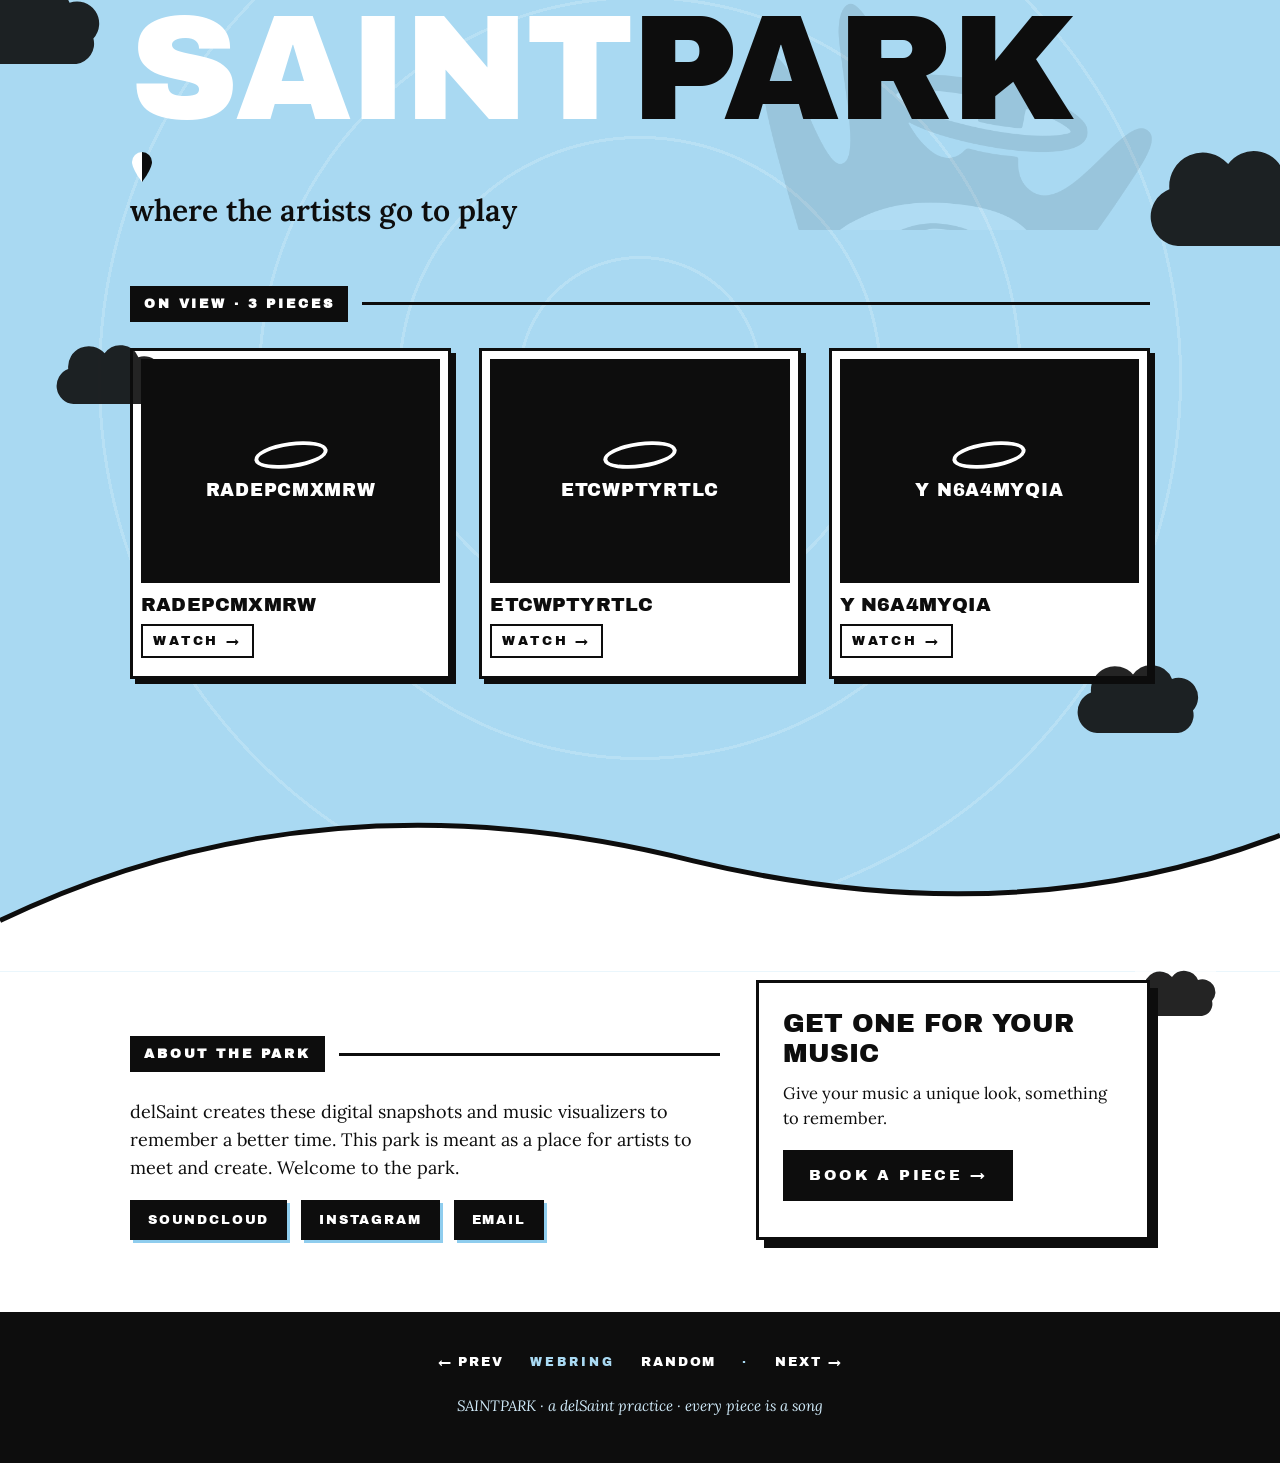
==== index.html @ ab1c1eba "Turn creature into a large faint background watermark instead of a floating element" ====
<!DOCTYPE html>
<html lang="en">
<head>
<meta charset="UTF-8">
<meta name="viewport" content="width=device-width, initial-scale=1.0">
<title>SAINTPARK — where the artists go to play</title>
<meta name="description" content="Saint Park: interactive audio-reactive 3D visualizer sites, one per song. Where the artists go to play.">
<!-- og: tags — link unfurls in chat apps. -->
<meta property="og:type" content="website">
<meta property="og:url" content="https://delsaint18.github.io/saint-park-gallery/">
<meta property="og:title" content="SAINTPARK — where the artists go to play">
<meta property="og:description" content="Interactive audio-reactive 3D visualizer sites, one per song.">
<meta property="og:image" content="https://delsaint18.github.io/saint-park-gallery/thumbs/cover.jpg">
<meta name="twitter:card" content="summary_large_image">
<link rel="preconnect" href="https://fonts.googleapis.com">
<link rel="preconnect" href="https://fonts.gstatic.com" crossorigin>
<link href="https://fonts.googleapis.com/css2?family=Archivo+Black&family=Lora:ital,wght@0,400;0,600;1,400&display=swap" rel="stylesheet">
<style>
/* ===== SAINTPARK — minimalist park: black / white / blue ============ */
:root{
  --blue:#a9d9f2;
  --blue-deep:#8fcdee;
  --black:#0d0d0d;
  --white:#ffffff;
  --sans:'Archivo Black', 'Arial Black', sans-serif;
  --serif:'Lora', Georgia, serif;
}
*{box-sizing:border-box;margin:0;padding:0}
html{background:var(--blue)}
body{
  font-family:var(--serif); font-size:18px; line-height:1.55; color:var(--black);
  background:var(--blue); min-height:100vh; overflow-x:hidden;
}
/* faint concentric circles, like the poster's ripple */
.ripple{
  position:fixed; inset:0; z-index:0; pointer-events:none;
  background-image:radial-gradient(circle at 50% 42%,
    transparent 0 119px, #ffffff2e 119px 122px,
    transparent 122px 239px, #ffffff2e 239px 242px,
    transparent 242px 379px, #ffffff2e 379px 382px,
    transparent 382px 539px, #ffffff2e 539px 542px,
    transparent 542px);
}
a{color:var(--black)}
a:focus-visible,button:focus-visible{outline:3px solid var(--black); outline-offset:3px}
.wrap{max-width:1060px; margin:0 auto; padding:0 20px; position:relative; z-index:1}

/* ===== scalloped black clouds (poster corners) — one per .wrap section, bleeding off the side edges ===== */
.cloud{position:absolute; z-index:0; pointer-events:none; fill:var(--black); opacity:.9}
.cloud.c1{top:-38px; left:-46px; width:170px; animation:drift 26s ease-in-out infinite alternate}
.cloud.c2{top:120px; right:-70px; width:210px; animation:drift 34s ease-in-out infinite alternate-reverse}
.cloud.c3{top:40px; left:-60px; width:130px; animation:drift 30s ease-in-out infinite alternate}
.cloud.c4{bottom:-30px; right:-50px; width:150px; animation:drift 22s ease-in-out infinite alternate-reverse}
.cloud.c5{top:-24px; right:-60px; width:100px; animation:drift 28s ease-in-out infinite alternate}
@keyframes drift{from{transform:translateX(0)}to{transform:translateX(26px)}}

/* ===== HERO ===== */
header{position:relative; padding:64px 0 8px; z-index:1; overflow:hidden}
.hero-text{position:relative; z-index:1}
.wordmark{
  font-family:var(--sans); font-weight:400;
  font-size:clamp(52px,13.5vw,150px); line-height:.92; letter-spacing:-.02em;
  text-transform:uppercase; word-break:keep-all;
}
.wordmark .saint{color:var(--white)}
.wordmark .park{color:var(--black)}
.halo-pin{display:block; margin:14px 2px 10px; width:20px; height:auto}
.halo-pin .l{fill:var(--white)} .halo-pin .r{fill:var(--black)}
.tagline{
  font-family:var(--serif); font-weight:600; font-size:clamp(20px,3.4vw,30px);
  line-height:1.25; max-width:14em;
}
.tagline em{font-style:italic; font-weight:400}
/* creature slot — drop creature.png (transparent) at the gallery root; hides itself if missing.
   Lives behind the hero text as a big, faint watermark rather than a floating character —
   large, low-opacity, z-index:0, so it can never compete with or overlap the title. */
.creature{
  position:absolute; z-index:0; pointer-events:none;
  right:-6%; top:-10%; width:clamp(280px,46vw,640px); height:auto;
  opacity:.09;
  animation:bob 10s ease-in-out infinite;
}
@keyframes bob{0%,100%{transform:translateY(0)}50%{transform:translateY(-14px)}}
@media(max-width:640px){.creature{width:78vw; right:-18%; top:-4%; opacity:.1}}

/* ===== SECTION LABELS — HUD tag + trailing rule ===== */
.label{
  font-family:var(--sans); font-size:13px; letter-spacing:.22em; text-transform:uppercase;
  display:flex; align-items:center; gap:14px; margin:56px 0 26px;
}
.label span{background:var(--black); color:var(--white); padding:6px 12px; border:2px solid var(--black)}
.label::after{content:""; flex:1; height:3px; background:var(--black)}

/* ===== WALL: neubrutalist cards — thick border, hard offset shadow ===== */
.wall{display:grid; grid-template-columns:1fr; gap:40px 28px; padding-bottom:24px}
@media(min-width:560px){.wall{grid-template-columns:repeat(2,1fr)}}
@media(min-width:900px){.wall{grid-template-columns:repeat(3,1fr)}}
.piece{
  display:block; text-decoration:none; color:var(--black);
  background:var(--white); border:3px solid var(--black);
  padding:8px 8px 18px; box-shadow:5px 5px 0 var(--black);
  transition:transform .15s ease, box-shadow .15s ease;
}
.piece:hover,.piece:focus-visible{
  transform:translate(-3px,-3px);
  box-shadow:9px 9px 0 var(--black);
}
.frame{
  position:relative; aspect-ratio:4/3; overflow:hidden; background:var(--black);
  border:2px solid var(--black);
}
.frame img{width:100%; height:100%; object-fit:cover; display:block}
.badge{
  position:absolute; top:8px; left:8px; z-index:2; pointer-events:none;
  font-family:var(--sans); font-size:10.5px; letter-spacing:.16em; text-transform:uppercase;
  padding:4px 9px; border:2px solid var(--black); background:var(--black); color:var(--white);
  box-shadow:3px 3px 0 var(--white);
}
.badge.video{background:var(--white); color:var(--black); box-shadow:3px 3px 0 var(--black)}
/* missing thumb: flat black tile, white halo, title */
.frame.blank{display:flex; flex-direction:column; align-items:center; justify-content:center; gap:12px; padding:16px}
.frame.blank .halo{
  width:74px; height:26px; border:4px solid var(--white); border-radius:50%;
  transform:rotate(-8deg);
}
.frame.blank .t{
  font-family:var(--sans); color:var(--white); font-size:18px; text-transform:uppercase;
  letter-spacing:.04em; text-align:center; line-height:1.15; word-break:break-word;
}
.caption{padding-top:12px}
.caption h3{
  font-family:var(--sans); font-weight:400; font-size:19px; line-height:1.1;
  text-transform:uppercase; letter-spacing:.01em;
}
.caption .by{font-style:italic; font-size:16px; margin-top:2px}
.caption .blurb{
  font-size:15.5px; margin-top:6px; color:#1c1c1c;
  display:-webkit-box; -webkit-line-clamp:2; -webkit-box-orient:vertical; overflow:hidden;
}
.caption .go{
  display:inline-block; margin-top:8px; font-family:var(--sans); font-size:13px;
  letter-spacing:.22em; text-transform:uppercase; border:2px solid var(--black);
  padding:5px 10px;
}
.piece:hover .go,.piece:focus-visible .go{background:var(--black); color:var(--white)}
.caption .meta{font-size:13.5px; margin-top:6px; letter-spacing:.14em; text-transform:uppercase; font-family:var(--serif)}
.caption .meta .star{font-style:normal}
.notice{
  grid-column:1/-1; text-align:center; padding:56px 20px;
  border:3px dashed var(--black); font-style:italic; font-size:19px;
  box-shadow:6px 6px 0 var(--black);
}

/* ===== THE HILL: white rolling hill holds About + Commission ===== */
.hill{
  position:relative; margin-top:64px; z-index:1;
}
.hill .crest{
  display:block; width:100%; height:clamp(90px,16vw,210px);
}
.hill .crest .fill{fill:var(--white)}
.hill .crest .line{fill:none; stroke:var(--black); stroke-width:5; vector-effect:non-scaling-stroke}
.hill-body{background:var(--white); padding:8px 0 72px}
.hill-body .label::after{background:var(--black)}
.about-grid{display:grid; gap:36px; grid-template-columns:1fr}
@media(min-width:760px){.about-grid{grid-template-columns:1.2fr .8fr}}
.about p{max-width:58ch; margin-bottom:14px}
.links{display:flex; flex-wrap:wrap; gap:12px 14px; margin-top:18px}
.links a{
  font-family:var(--sans); font-size:13px; letter-spacing:.14em; text-transform:uppercase;
  text-decoration:none; color:var(--white); background:var(--black); border:2px solid var(--black);
  padding:8px 16px; box-shadow:3px 3px 0 var(--blue-deep);
  transition:transform .15s ease, box-shadow .15s ease;
}
.links a:hover{
  background:var(--blue); color:var(--black);
  transform:translate(-2px,-2px); box-shadow:5px 5px 0 var(--black);
}
.commission{
  border:3px solid var(--black); padding:26px 24px 30px; position:relative; background:var(--white);
  box-shadow:8px 8px 0 var(--black);
}
.commission h2{
  font-family:var(--sans); font-weight:400; font-size:clamp(20px,3vw,26px);
  text-transform:uppercase; line-height:1.15; margin-bottom:12px;
}
.commission p{font-size:16.5px; margin-bottom:18px}
.btn{
  display:inline-block; font-family:var(--sans); font-size:15px; letter-spacing:.16em;
  text-transform:uppercase; text-decoration:none; color:var(--white); background:var(--black);
  padding:14px 26px; transition:transform .15s ease, box-shadow .15s ease;
}
.btn:hover{transform:translate(-3px,-3px); box-shadow:6px 6px 0 var(--blue-deep)}

/* ===== FOOTER: black strip ===== */
footer{background:var(--black); color:var(--white); padding:34px 0 46px; position:relative; z-index:1}
footer .wrap{display:flex; flex-direction:column; gap:16px; align-items:center; text-align:center}
.webring{display:flex; gap:2px; align-items:center; flex-wrap:wrap; justify-content:center}
.webring .tag{
  font-family:var(--sans); font-size:12px; letter-spacing:.26em; text-transform:uppercase;
  padding:0 12px; color:var(--blue);
}
.webring a{
  color:var(--white); text-decoration:none; font-family:var(--sans); font-size:13px;
  letter-spacing:.14em; text-transform:uppercase; padding:6px 12px;
}
.webring a:hover{background:var(--white); color:var(--black)}
.fine{font-style:italic; font-size:15px; color:#cfe9f8}

/* ===== reduced motion ===== */
@media (prefers-reduced-motion: reduce){
  *,*::before,*::after{animation:none !important; transition:none !important}
  .piece:hover .frame{transform:none}
  .btn:hover{transform:none}
}
</style>
</head>
<body>

<div class="ripple" aria-hidden="true"></div>

<!-- scalloped clouds -->
<svg class="cloud c1" viewBox="0 0 100 60" aria-hidden="true"><path d="M18 60a14 14 0 0 1-4-27 16 16 0 0 1 28-12 15 15 0 0 1 26 3 13 13 0 0 1 14 21 12 12 0 0 1-10 15z"/></svg>
<svg class="cloud c2" viewBox="0 0 100 60" aria-hidden="true"><path d="M18 60a14 14 0 0 1-4-27 16 16 0 0 1 28-12 15 15 0 0 1 26 3 13 13 0 0 1 14 21 12 12 0 0 1-10 15z"/></svg>

<header class="wrap">
  <div class="hero-text">
    <h1 class="wordmark"><span class="saint">SAINT</span><span class="park">PARK</span></h1>
    <svg class="halo-pin" viewBox="0 0 20 30" aria-hidden="true">
      <path class="l" d="M10 0A10 10 0 0 0 0 10c0 7 10 20 10 20z"/>
      <path class="r" d="M10 0a10 10 0 0 1 10 10c0 7-10 20-10 20z"/>
    </svg>
    <p class="tagline" id="tagline">where the artists <em>go to play.</em></p>
  </div>
  <!-- drop your transparent creature.png next to index.html; this hides itself if the file is missing -->
  <img class="creature" src="creature.png" alt="" hidden
       onload="this.hidden=false" onerror="this.remove()">
</header>

<main class="wrap">
  <svg class="cloud c3" viewBox="0 0 100 60" aria-hidden="true"><path d="M18 60a14 14 0 0 1-4-27 16 16 0 0 1 28-12 15 15 0 0 1 26 3 13 13 0 0 1 14 21 12 12 0 0 1-10 15z"/></svg>
  <svg class="cloud c4" viewBox="0 0 100 60" aria-hidden="true"><path d="M18 60a14 14 0 0 1-4-27 16 16 0 0 1 28-12 15 15 0 0 1 26 3 13 13 0 0 1 14 21 12 12 0 0 1-10 15z"/></svg>
  <h2 class="label"><span id="wall-label">On view</span></h2>
  <div class="wall" id="wall" role="list">
    <div class="notice" id="wall-notice">opening the gates…</div>
  </div>
</main>

<div class="hill">
  <svg class="crest" viewBox="0 0 1440 120" preserveAspectRatio="none" aria-hidden="true">
    <path class="fill" d="M0 120 L0 90 Q 360 0 780 55 Q 1140 100 1440 40 L1440 120 Z"/>
    <path class="line" d="M0 90 Q 360 0 780 55 Q 1140 100 1440 40"/>
  </svg>
  <div class="hill-body">
    <div class="wrap">
      <svg class="cloud c5" viewBox="0 0 100 60" aria-hidden="true"><path d="M18 60a14 14 0 0 1-4-27 16 16 0 0 1 28-12 15 15 0 0 1 26 3 13 13 0 0 1 14 21 12 12 0 0 1-10 15z"/></svg>
      <div class="about-grid">
        <section class="about" id="about">
          <h2 class="label"><span>About the park</span></h2>
          <p id="bio">Saint Park builds interactive, audio-reactive 3D visualizer sites —
            one hand-made world per song. Click a piece. Turn your sound on.</p>
          <nav class="links" id="links" aria-label="Social links"></nav>
        </section>
        <section class="commission">
          <h2>Get one for your music</h2>
          <p id="pitch">Every piece in this park is a commission: a self-contained 3D world
            that reacts to one song, lives at its own link, and drops straight into your bio.
            If you want your track in the park, write in.</p>
          <a class="btn" id="booking" href="mailto:PLACEHOLDER@example.com?subject=Saint%20Park%20commission">Book a piece →</a>
        </section>
      </div>
    </div>
  </div>
</div>

<footer>
  <div class="wrap">
    <nav class="webring" id="webring" aria-label="Webring navigation" hidden>
      <a id="ring-prev" href="#" rel="prev">← prev</a>
      <span class="tag">webring</span>
      <a id="ring-rand" href="#">random</a>
      <span class="tag">·</span>
      <a id="ring-next" href="#" rel="next">next →</a>
    </nav>
    <p class="fine" id="footer-line">SAINTPARK · a delSaint practice · every piece is a song</p>
  </div>
</footer>

<script>
(function(){
"use strict";

/* -------- helpers -------- */
function el(tag, cls, text){
  var n = document.createElement(tag);
  if (cls) n.className = cls;
  if (text != null) n.textContent = text;   // textContent only: manifest data is never parsed as HTML
  return n;
}
function slugToTitle(slug){
  return String(slug).replace(/[-_]+/g," ").replace(/\b\w/g, function(c){return c.toUpperCase();});
}
function loadJSON(path){
  return fetch(path, {cache:"no-store"})
    .then(function(r){ return r.ok ? r.json() : null; })
    .catch(function(){ return null; });
}

/* -------- card builders -------- */
function youtubeId(url){
  if (!url) return null;
  var m = String(url).match(/(?:youtu\.be\/|youtube\.com\/(?:watch\?v=|shorts\/|embed\/))([A-Za-z0-9_-]{6,})/);
  return m ? m[1] : null;
}
function watchHref(piece, vid){
  var params = [];
  if (vid) params.push("v=" + encodeURIComponent(vid));
  else if (piece.url) params.push("u=" + encodeURIComponent(piece.url));
  if (piece.title)  params.push("t=" + encodeURIComponent(piece.title));
  if (piece.artist) params.push("a=" + encodeURIComponent(piece.artist));
  if (piece.blurb)  params.push("b=" + encodeURIComponent(piece.blurb));
  if (piece.year)   params.push("y=" + encodeURIComponent(piece.year));
  return "watch.html" + (params.length ? "?" + params.join("&") : "");
}
function buildCard(piece){
  var isVideo = piece.type === "video";
  var vid = isVideo ? youtubeId(piece.url) : null;
  var a = el("a","piece");
  if (isVideo){
    a.href = watchHref(piece, vid);
  } else {
    a.href = "./" + encodeURIComponent(piece.slug) + "/";
  }
  a.setAttribute("role","listitem");
  a.setAttribute("aria-label", piece.title + (piece.artist ? " by " + piece.artist : "") + (isVideo ? " — watch" : " — enter"));

  var frame = el("div","frame");
  var thumbSrc = piece.thumb;
  if (!thumbSrc && isVideo && vid){
    thumbSrc = "https://img.youtube.com/vi/" + vid + "/hqdefault.jpg";
  }
  if (thumbSrc){
    var img = document.createElement("img");
    img.src = thumbSrc;
    img.alt = "";                 // decorative; card has aria-label
    img.loading = "lazy";
    img.decoding = "async";
    img.addEventListener("error", function(){ makeBlank(frame, piece); });
    frame.appendChild(img);
  } else {
    makeBlank(frame, piece);
  }
  frame.appendChild(el("span","badge" + (isVideo ? " video" : ""), isVideo ? "MP4" : "HTML"));
  a.appendChild(frame);

  var cap = el("div","caption");
  cap.appendChild(el("h3", null, piece.title));
  if (piece.artist) cap.appendChild(el("p","by","by " + piece.artist));
  if (piece.blurb)  cap.appendChild(el("p","blurb", piece.blurb));
  var meta = el("p","meta");
  if (piece.pinned) meta.appendChild(el("span","star","★ featured  "));
  if (piece.year)   meta.appendChild(el("span",null,String(piece.year)));
  if (meta.childNodes.length) cap.appendChild(meta);
  cap.appendChild(el("span","go", isVideo ? "watch →" : "enter →"));
  a.appendChild(cap);
  return a;
}
function makeBlank(frame, piece){
  frame.innerHTML = "";
  frame.classList.add("blank");
  frame.appendChild(el("span","halo"));
  frame.appendChild(el("span","t", piece.title));
}

/* -------- merge ring.json + manifest.json -------- */
function mergePieces(ring, manifest){
  var bySlug = {};
  var order = [];
  var ringSlugs = (ring && Array.isArray(ring.sites)) ? ring.sites : [];
  ringSlugs.forEach(function(slug){
    if (!slug || bySlug[slug]) return;
    bySlug[slug] = { slug:slug, title:slugToTitle(slug) };
    order.push(slug);
  });
  var mPieces = (manifest && Array.isArray(manifest.pieces)) ? manifest.pieces : [];
  mPieces.forEach(function(p){
    if (!p || !p.slug) return;
    if (!bySlug[p.slug]){ bySlug[p.slug] = { slug:p.slug, title:slugToTitle(p.slug) }; order.push(p.slug); }
    var t = bySlug[p.slug];
    if (p.title)  t.title  = p.title;
    if (p.artist) t.artist = p.artist;
    if (p.blurb)  t.blurb  = p.blurb;
    if (p.thumb)  t.thumb  = p.thumb;
    if (p.year)   t.year   = p.year;
    if (p.pinned) t.pinned = true;
    if (p.type)   t.type   = p.type;
    if (p.url)    t.url    = p.url;
  });
  return order.map(function(s){ return bySlug[s]; });
}
function sortPinned(pieces){
  // stable: pinned first, original order preserved within each group
  return pieces.filter(function(p){return p.pinned;})
        .concat(pieces.filter(function(p){return !p.pinned;}));
}

/* -------- videos.txt: one YouTube link per line, title/artist auto-fetched -------- */
function loadText(path){
  return fetch(path, {cache:"no-store"})
    .then(function(r){ return r.ok ? r.text() : ""; })
    .catch(function(){ return ""; });
}
function parseVideoLines(text){
  var lines = String(text || "").split(/\r?\n/)
    .map(function(l){ return l.trim(); })
    .filter(function(l){ return l && l[0] !== "#"; });
  var jobs = lines.map(function(line){
    var parts = line.split("|").map(function(s){ return s.trim(); });
    var url = parts[0];
    var id = youtubeId(url);
    var piece = {
      slug: "yt-" + (id || Math.random().toString(36).slice(2)),
      type: "video",
      url: url,
      title: parts[1] || "",
      blurb: parts[2] || undefined,
      year: parts[3] ? Number(parts[3]) : undefined,
      pinned: (parts[4] || "").toLowerCase() === "pinned" || undefined,
      thumb: id ? ("https://img.youtube.com/vi/" + id + "/hqdefault.jpg") : undefined
    };
    if (piece.title) return Promise.resolve(piece);
    // no title override — ask YouTube's oEmbed endpoint for title + channel name
    return fetch("https://www.youtube.com/oembed?format=json&url=" + encodeURIComponent(url))
      .then(function(r){ return r.ok ? r.json() : null; })
      .then(function(meta){
        piece.title = (meta && meta.title) || slugToTitle(id || "video");
        if (meta && meta.author_name) piece.artist = meta.author_name;
        return piece;
      })
      .catch(function(){
        piece.title = slugToTitle(id || "video");
        return piece;
      });
  });
  return Promise.all(jobs);
}

/* -------- webring footer -------- */
function initWebring(ring){
  var slugs = (ring && Array.isArray(ring.sites)) ? ring.sites : [];
  if (!slugs.length) return;
  var nav = document.getElementById("webring");
  document.getElementById("ring-prev").href = "./" + encodeURIComponent(slugs[slugs.length-1]) + "/";
  document.getElementById("ring-next").href = "./" + encodeURIComponent(slugs[0]) + "/";
  var rand = document.getElementById("ring-rand");
  rand.href = "./" + encodeURIComponent(slugs[0]) + "/";
  rand.addEventListener("click", function(e){
    e.preventDefault();
    var pick = slugs[Math.floor(Math.random()*slugs.length)];
    window.location.href = "./" + encodeURIComponent(pick) + "/";
  });
  nav.hidden = false;
}

/* -------- fill header / about / commission from manifest -------- */
function applyManifest(m){
  if (!m) return;
  if (m.tagline) document.getElementById("tagline").textContent = m.tagline;
  if (m.bio)     document.getElementById("bio").textContent = m.bio;
  if (m.pitch)   document.getElementById("pitch").textContent = m.pitch;
  if (m.artist)  document.getElementById("footer-line").textContent =
                   "SAINTPARK · a " + m.artist + " practice · every piece is a song";
  if (m.email){
    var b = document.getElementById("booking");
    b.href = "mailto:" + m.email + "?subject=" + encodeURIComponent("Saint Park commission");
  }
  var linksNav = document.getElementById("links");
  (Array.isArray(m.links) ? m.links : []).forEach(function(l){
    if (!l || !l.url || !l.label) return;
    var a = el("a", null, l.label);
    a.href = l.url;
    a.rel = "me noopener";
    a.target = "_blank";
    linksNav.appendChild(a);
  });
}

/* -------- boot -------- */
Promise.all([loadJSON("ring.json"), loadJSON("manifest.json"), loadText("videos.txt")]).then(function(res){
  var ring = res[0], manifest = res[1], videosTxt = res[2];
  applyManifest(manifest);
  initWebring(ring);

  var wall = document.getElementById("wall");
  var notice = document.getElementById("wall-notice");

  parseVideoLines(videosTxt).then(function(videoPieces){
  var pieces = sortPinned(mergePieces(ring, manifest).concat(videoPieces));

  if (!pieces.length){
    notice.textContent = (location.protocol === "file:")
      ? "The park needs a web server to open — serve this folder over http (any static host works)."
      : "Nothing on view yet — add slugs to ring.json (and metadata to manifest.json), then reload.";
    return;
  }
  notice.remove();
  var frag = document.createDocumentFragment();
  pieces.forEach(function(p){ frag.appendChild(buildCard(p)); });
  wall.appendChild(frag);
  document.getElementById("wall-label").textContent =
    "On view · " + pieces.length + (pieces.length === 1 ? " piece" : " pieces");
  }); // parseVideoLines
});
})();
</script>
</body>
</html>
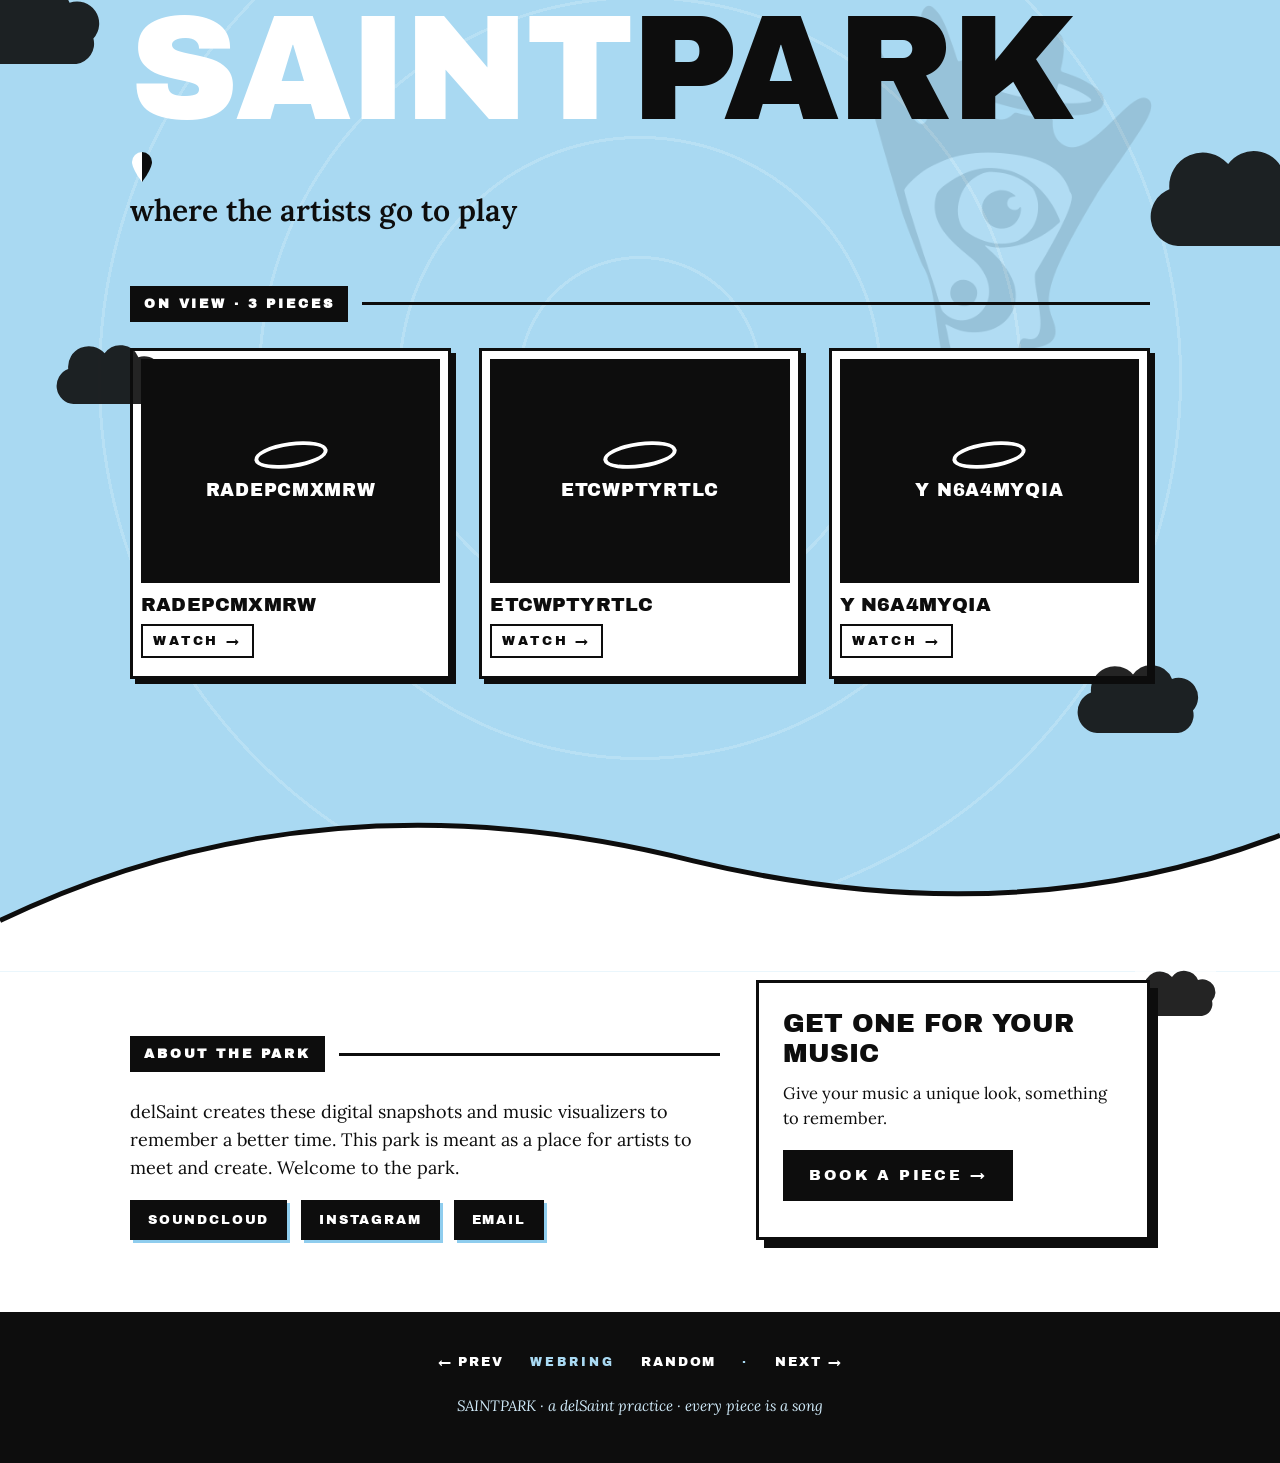
==== commit 890f7bf2: "Stop clipping the watermark creature; scale it down slightly" ====
--- a/index.html
+++ b/index.html
@@ -55,7 +55,7 @@
 @keyframes drift{from{transform:translateX(0)}to{transform:translateX(26px)}}
 
 /* ===== HERO ===== */
-header{position:relative; padding:64px 0 8px; z-index:1; overflow:hidden}
+header{position:relative; padding:64px 0 8px; z-index:1}
 .hero-text{position:relative; z-index:1}
 .wordmark{
   font-family:var(--sans); font-weight:400;
@@ -76,12 +76,12 @@
    large, low-opacity, z-index:0, so it can never compete with or overlap the title. */
 .creature{
   position:absolute; z-index:0; pointer-events:none;
-  right:-6%; top:-10%; width:clamp(280px,46vw,640px); height:auto;
-  opacity:.09;
+  right:-4%; top:-6%; width:clamp(220px,34vw,480px); height:auto;
+  opacity:.1;
   animation:bob 10s ease-in-out infinite;
 }
 @keyframes bob{0%,100%{transform:translateY(0)}50%{transform:translateY(-14px)}}
-@media(max-width:640px){.creature{width:78vw; right:-18%; top:-4%; opacity:.1}}
+@media(max-width:640px){.creature{width:70vw; right:-14%; top:-2%; opacity:.11}}
 
 /* ===== SECTION LABELS — HUD tag + trailing rule ===== */
 .label{
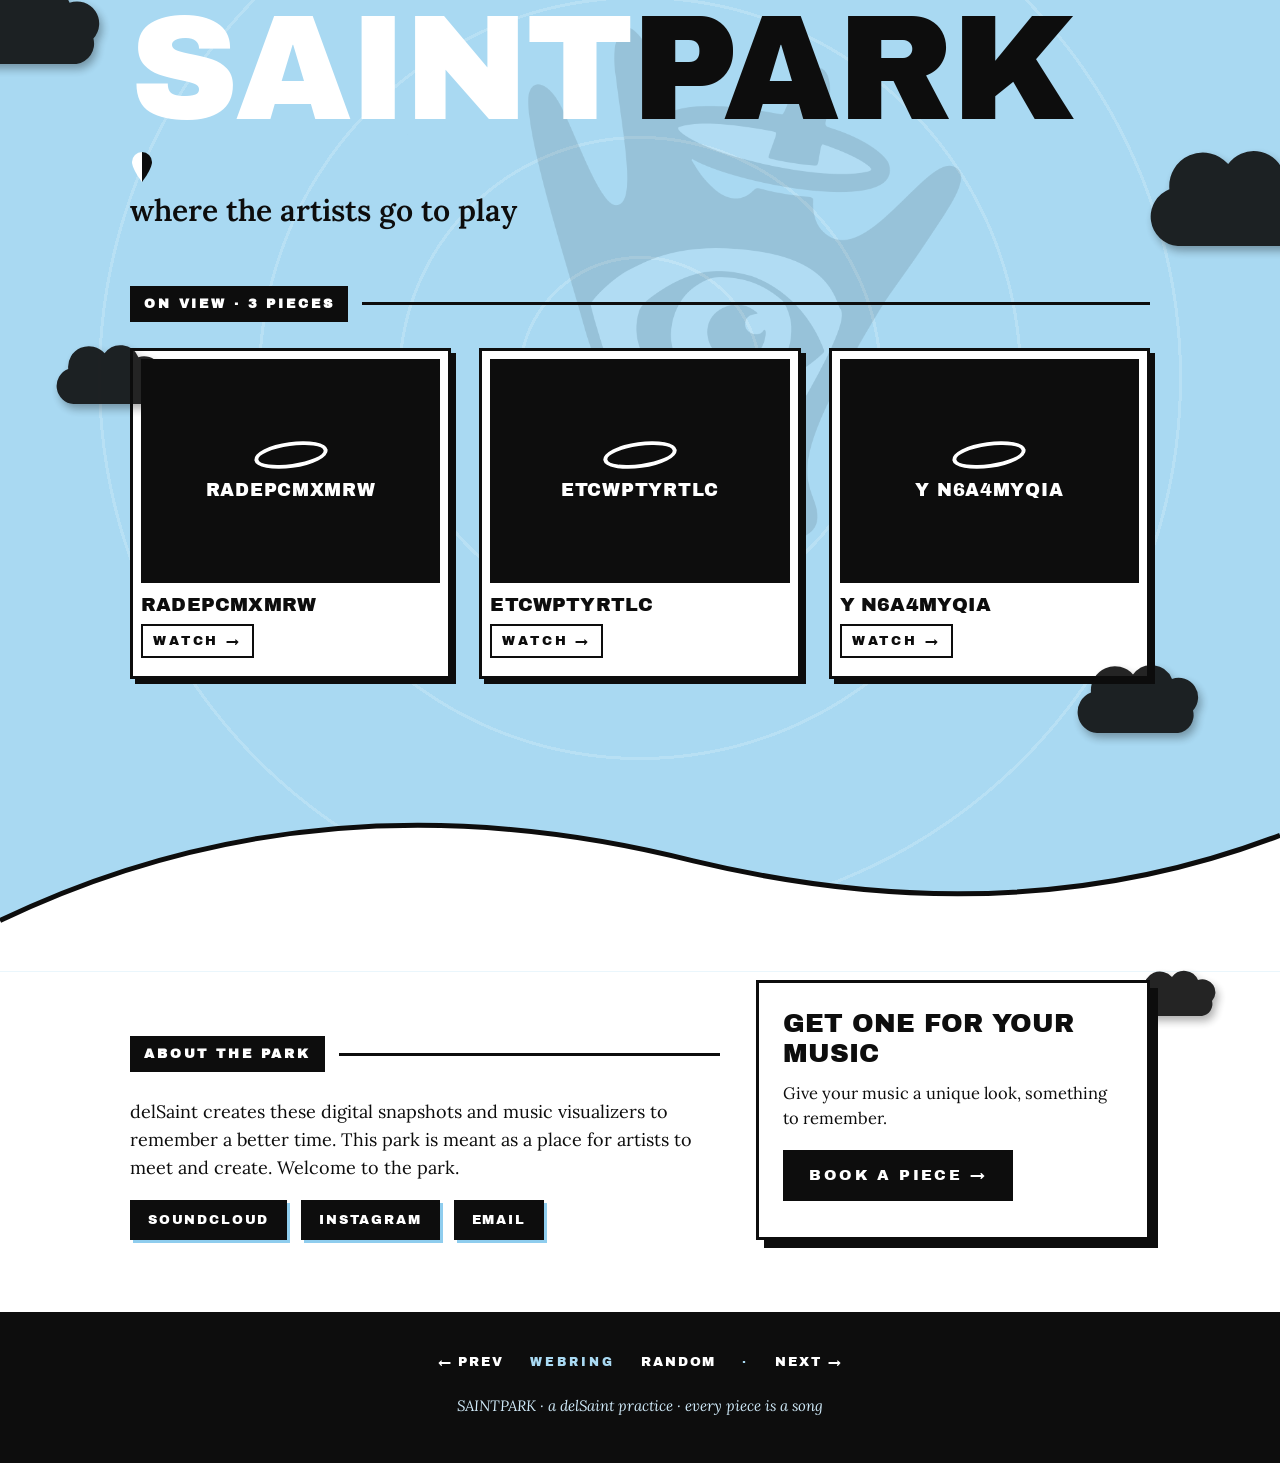
==== commit edc4e699: "Add drop shadows to clouds; enlarge and reposition mascot watermark" ====
--- a/index.html
+++ b/index.html
@@ -46,7 +46,10 @@
 .wrap{max-width:1060px; margin:0 auto; padding:0 20px; position:relative; z-index:1}
 
 /* ===== scalloped black clouds (poster corners) — one per .wrap section, bleeding off the side edges ===== */
-.cloud{position:absolute; z-index:0; pointer-events:none; fill:var(--black); opacity:.9}
+.cloud{
+  position:absolute; z-index:0; pointer-events:none; fill:var(--black); opacity:.9;
+  filter:drop-shadow(3px 5px 4px rgba(0,0,0,.35));
+}
 .cloud.c1{top:-38px; left:-46px; width:170px; animation:drift 26s ease-in-out infinite alternate}
 .cloud.c2{top:120px; right:-70px; width:210px; animation:drift 34s ease-in-out infinite alternate-reverse}
 .cloud.c3{top:40px; left:-60px; width:130px; animation:drift 30s ease-in-out infinite alternate}
@@ -76,12 +79,12 @@
    large, low-opacity, z-index:0, so it can never compete with or overlap the title. */
 .creature{
   position:absolute; z-index:0; pointer-events:none;
-  right:-4%; top:-6%; width:clamp(220px,34vw,480px); height:auto;
+  right:calc(-4% + 160px); top:-1%; width:clamp(330px,51vw,720px); height:auto;
   opacity:.1;
   animation:bob 10s ease-in-out infinite;
 }
 @keyframes bob{0%,100%{transform:translateY(0)}50%{transform:translateY(-14px)}}
-@media(max-width:640px){.creature{width:70vw; right:-14%; top:-2%; opacity:.11}}
+@media(max-width:640px){.creature{width:85vw; right:-4%; top:2%; opacity:.11}}
 
 /* ===== SECTION LABELS — HUD tag + trailing rule ===== */
 .label{
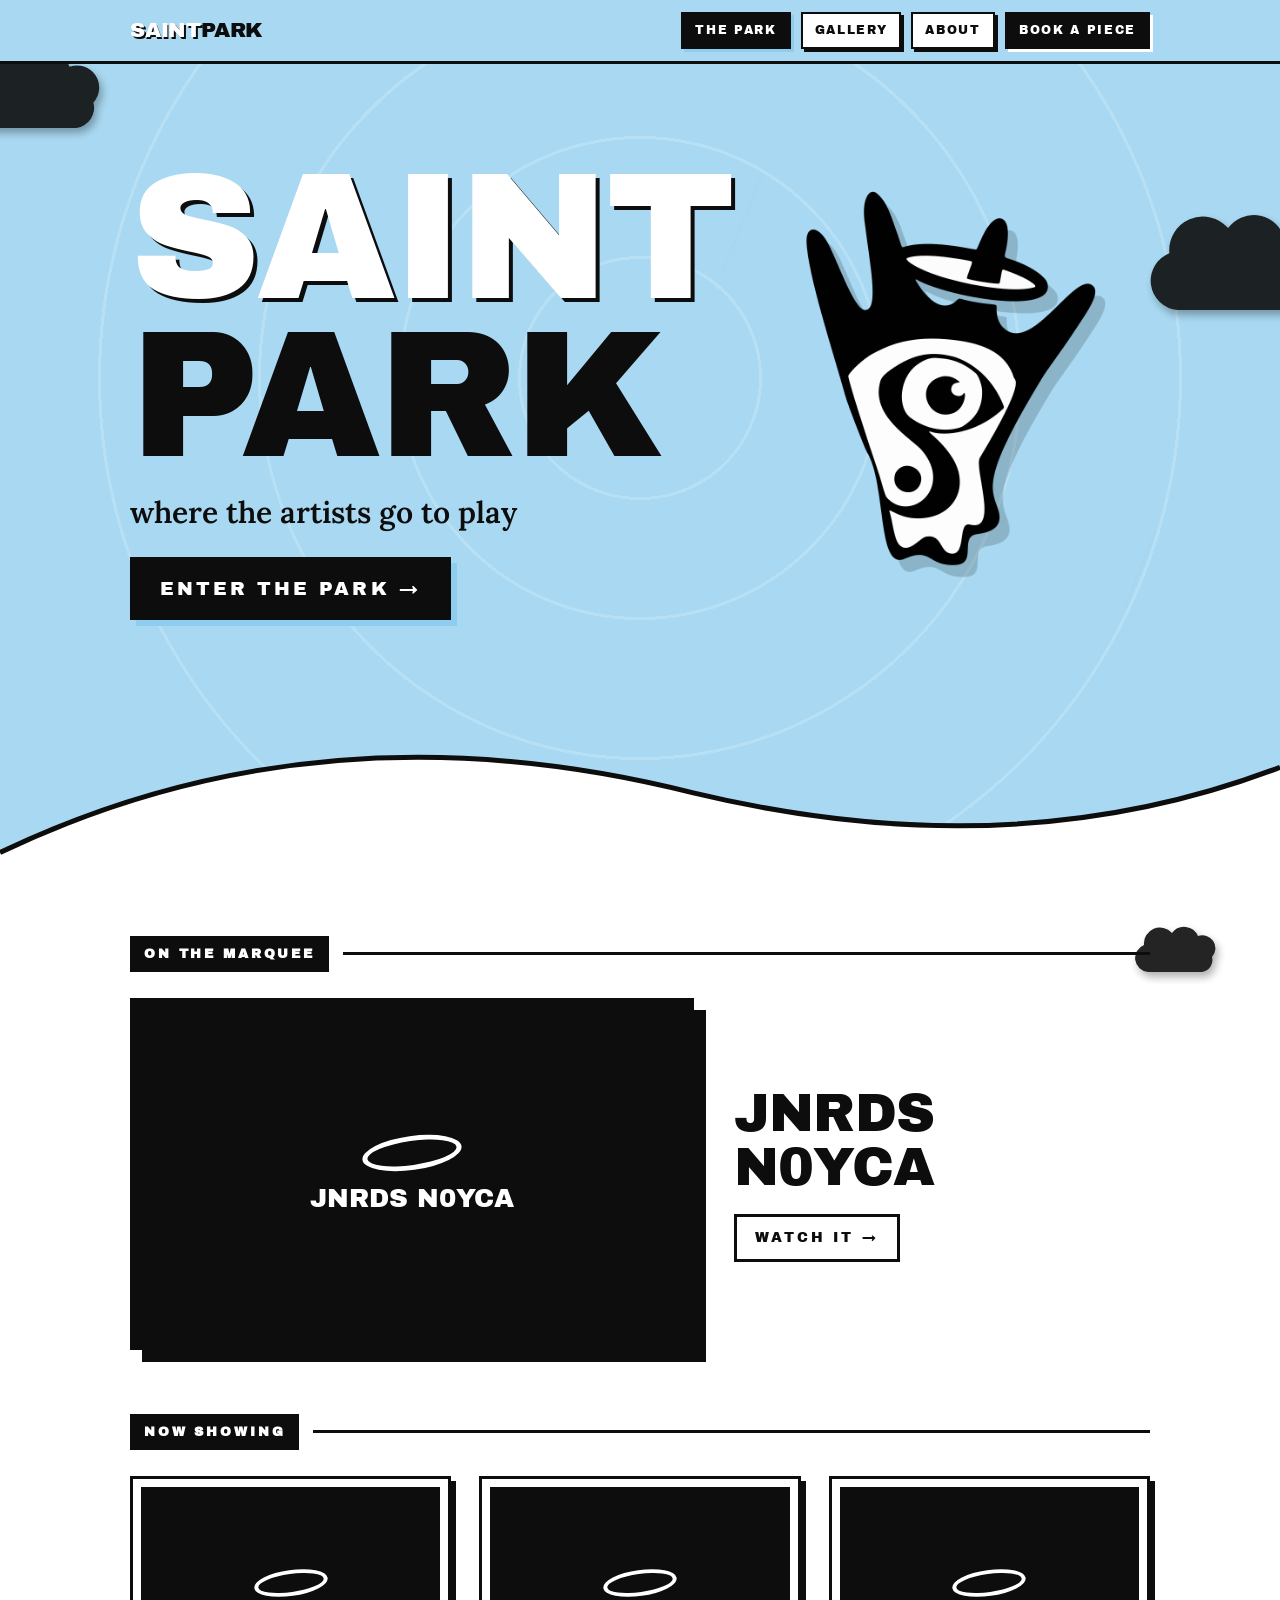
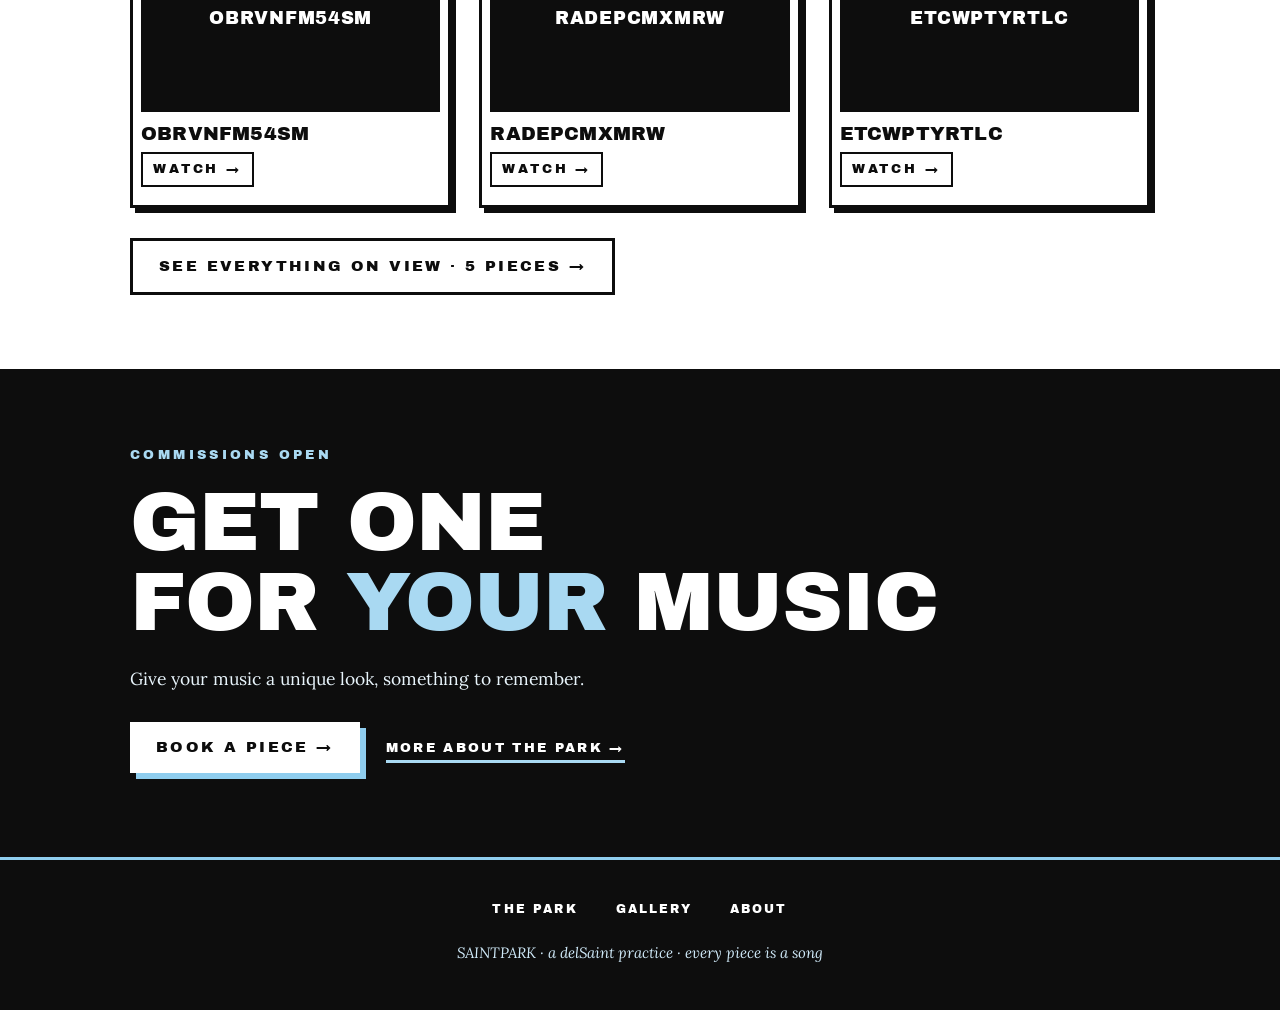
==== commit fef3b09e: "New poster landing page: full-screen gates hero with creature, marquee headliner, black commission b" ====
--- a/index.html
+++ b/index.html
@@ -7,277 +7,94 @@
 <meta name="description" content="Saint Park: interactive audio-reactive 3D visualizer sites, one per song. Where the artists go to play.">
 <!-- og: tags — link unfurls in chat apps. -->
 <meta property="og:type" content="website">
-<meta property="og:url" content="https://delsaint18.github.io/saint-park-gallery/">
+<meta property="og:url" content="https://delsaint18.github.io/">
 <meta property="og:title" content="SAINTPARK — where the artists go to play">
 <meta property="og:description" content="Interactive audio-reactive 3D visualizer sites, one per song.">
-<meta property="og:image" content="https://delsaint18.github.io/saint-park-gallery/thumbs/cover.jpg">
+<meta property="og:image" content="https://delsaint18.github.io/thumbs/cover.jpg">
 <meta name="twitter:card" content="summary_large_image">
 <link rel="preconnect" href="https://fonts.googleapis.com">
 <link rel="preconnect" href="https://fonts.gstatic.com" crossorigin>
 <link href="https://fonts.googleapis.com/css2?family=Archivo+Black&family=Lora:ital,wght@0,400;0,600;1,400&display=swap" rel="stylesheet">
-<style>
-/* ===== SAINTPARK — minimalist park: black / white / blue ============ */
-:root{
-  --blue:#a9d9f2;
-  --blue-deep:#8fcdee;
-  --black:#0d0d0d;
-  --white:#ffffff;
-  --sans:'Archivo Black', 'Arial Black', sans-serif;
-  --serif:'Lora', Georgia, serif;
-}
-*{box-sizing:border-box;margin:0;padding:0}
-html{background:var(--blue)}
-body{
-  font-family:var(--serif); font-size:18px; line-height:1.55; color:var(--black);
-  background:var(--blue); min-height:100vh; overflow-x:hidden;
-}
-/* faint concentric circles, like the poster's ripple */
-.ripple{
-  position:fixed; inset:0; z-index:0; pointer-events:none;
-  background-image:radial-gradient(circle at 50% 42%,
-    transparent 0 119px, #ffffff2e 119px 122px,
-    transparent 122px 239px, #ffffff2e 239px 242px,
-    transparent 242px 379px, #ffffff2e 379px 382px,
-    transparent 382px 539px, #ffffff2e 539px 542px,
-    transparent 542px);
-}
-a{color:var(--black)}
-a:focus-visible,button:focus-visible{outline:3px solid var(--black); outline-offset:3px}
-.wrap{max-width:1060px; margin:0 auto; padding:0 20px; position:relative; z-index:1}
-
-/* ===== scalloped black clouds (poster corners) — one per .wrap section, bleeding off the side edges ===== */
-.cloud{
-  position:absolute; z-index:0; pointer-events:none; fill:var(--black); opacity:.9;
-  filter:drop-shadow(3px 5px 4px rgba(0,0,0,.35));
-}
-.cloud.c1{top:-38px; left:-46px; width:170px; animation:drift 26s ease-in-out infinite alternate}
-.cloud.c2{top:120px; right:-70px; width:210px; animation:drift 34s ease-in-out infinite alternate-reverse}
-.cloud.c3{top:40px; left:-60px; width:130px; animation:drift 30s ease-in-out infinite alternate}
-.cloud.c4{bottom:-30px; right:-50px; width:150px; animation:drift 22s ease-in-out infinite alternate-reverse}
-.cloud.c5{top:-24px; right:-60px; width:100px; animation:drift 28s ease-in-out infinite alternate}
-@keyframes drift{from{transform:translateX(0)}to{transform:translateX(26px)}}
-
-/* ===== HERO ===== */
-header{position:relative; padding:64px 0 8px; z-index:1}
-.hero-text{position:relative; z-index:1}
-.wordmark{
-  font-family:var(--sans); font-weight:400;
-  font-size:clamp(52px,13.5vw,150px); line-height:.92; letter-spacing:-.02em;
-  text-transform:uppercase; word-break:keep-all;
-}
-.wordmark .saint{color:var(--white)}
-.wordmark .park{color:var(--black)}
-.halo-pin{display:block; margin:14px 2px 10px; width:20px; height:auto}
-.halo-pin .l{fill:var(--white)} .halo-pin .r{fill:var(--black)}
-.tagline{
-  font-family:var(--serif); font-weight:600; font-size:clamp(20px,3.4vw,30px);
-  line-height:1.25; max-width:14em;
-}
-.tagline em{font-style:italic; font-weight:400}
-/* creature slot — drop creature.png (transparent) at the gallery root; hides itself if missing.
-   Lives behind the hero text as a big, faint watermark rather than a floating character —
-   large, low-opacity, z-index:0, so it can never compete with or overlap the title. */
-.creature{
-  position:absolute; z-index:0; pointer-events:none;
-  right:calc(-4% + 160px); top:-1%; width:clamp(330px,51vw,720px); height:auto;
-  opacity:.1;
-  animation:bob 10s ease-in-out infinite;
-}
-@keyframes bob{0%,100%{transform:translateY(0)}50%{transform:translateY(-14px)}}
-@media(max-width:640px){.creature{width:85vw; right:-4%; top:2%; opacity:.11}}
-
-/* ===== SECTION LABELS — HUD tag + trailing rule ===== */
-.label{
-  font-family:var(--sans); font-size:13px; letter-spacing:.22em; text-transform:uppercase;
-  display:flex; align-items:center; gap:14px; margin:56px 0 26px;
-}
-.label span{background:var(--black); color:var(--white); padding:6px 12px; border:2px solid var(--black)}
-.label::after{content:""; flex:1; height:3px; background:var(--black)}
-
-/* ===== WALL: neubrutalist cards — thick border, hard offset shadow ===== */
-.wall{display:grid; grid-template-columns:1fr; gap:40px 28px; padding-bottom:24px}
-@media(min-width:560px){.wall{grid-template-columns:repeat(2,1fr)}}
-@media(min-width:900px){.wall{grid-template-columns:repeat(3,1fr)}}
-.piece{
-  display:block; text-decoration:none; color:var(--black);
-  background:var(--white); border:3px solid var(--black);
-  padding:8px 8px 18px; box-shadow:5px 5px 0 var(--black);
-  transition:transform .15s ease, box-shadow .15s ease;
-}
-.piece:hover,.piece:focus-visible{
-  transform:translate(-3px,-3px);
-  box-shadow:9px 9px 0 var(--black);
-}
-.frame{
-  position:relative; aspect-ratio:4/3; overflow:hidden; background:var(--black);
-  border:2px solid var(--black);
-}
-.frame img{width:100%; height:100%; object-fit:cover; display:block}
-.badge{
-  position:absolute; top:8px; left:8px; z-index:2; pointer-events:none;
-  font-family:var(--sans); font-size:10.5px; letter-spacing:.16em; text-transform:uppercase;
-  padding:4px 9px; border:2px solid var(--black); background:var(--black); color:var(--white);
-  box-shadow:3px 3px 0 var(--white);
-}
-.badge.video{background:var(--white); color:var(--black); box-shadow:3px 3px 0 var(--black)}
-/* missing thumb: flat black tile, white halo, title */
-.frame.blank{display:flex; flex-direction:column; align-items:center; justify-content:center; gap:12px; padding:16px}
-.frame.blank .halo{
-  width:74px; height:26px; border:4px solid var(--white); border-radius:50%;
-  transform:rotate(-8deg);
-}
-.frame.blank .t{
-  font-family:var(--sans); color:var(--white); font-size:18px; text-transform:uppercase;
-  letter-spacing:.04em; text-align:center; line-height:1.15; word-break:break-word;
-}
-.caption{padding-top:12px}
-.caption h3{
-  font-family:var(--sans); font-weight:400; font-size:19px; line-height:1.1;
-  text-transform:uppercase; letter-spacing:.01em;
-}
-.caption .by{font-style:italic; font-size:16px; margin-top:2px}
-.caption .blurb{
-  font-size:15.5px; margin-top:6px; color:#1c1c1c;
-  display:-webkit-box; -webkit-line-clamp:2; -webkit-box-orient:vertical; overflow:hidden;
-}
-.caption .go{
-  display:inline-block; margin-top:8px; font-family:var(--sans); font-size:13px;
-  letter-spacing:.22em; text-transform:uppercase; border:2px solid var(--black);
-  padding:5px 10px;
-}
-.piece:hover .go,.piece:focus-visible .go{background:var(--black); color:var(--white)}
-.caption .meta{font-size:13.5px; margin-top:6px; letter-spacing:.14em; text-transform:uppercase; font-family:var(--serif)}
-.caption .meta .star{font-style:normal}
-.notice{
-  grid-column:1/-1; text-align:center; padding:56px 20px;
-  border:3px dashed var(--black); font-style:italic; font-size:19px;
-  box-shadow:6px 6px 0 var(--black);
-}
-
-/* ===== THE HILL: white rolling hill holds About + Commission ===== */
-.hill{
-  position:relative; margin-top:64px; z-index:1;
-}
-.hill .crest{
-  display:block; width:100%; height:clamp(90px,16vw,210px);
-}
-.hill .crest .fill{fill:var(--white)}
-.hill .crest .line{fill:none; stroke:var(--black); stroke-width:5; vector-effect:non-scaling-stroke}
-.hill-body{background:var(--white); padding:8px 0 72px}
-.hill-body .label::after{background:var(--black)}
-.about-grid{display:grid; gap:36px; grid-template-columns:1fr}
-@media(min-width:760px){.about-grid{grid-template-columns:1.2fr .8fr}}
-.about p{max-width:58ch; margin-bottom:14px}
-.links{display:flex; flex-wrap:wrap; gap:12px 14px; margin-top:18px}
-.links a{
-  font-family:var(--sans); font-size:13px; letter-spacing:.14em; text-transform:uppercase;
-  text-decoration:none; color:var(--white); background:var(--black); border:2px solid var(--black);
-  padding:8px 16px; box-shadow:3px 3px 0 var(--blue-deep);
-  transition:transform .15s ease, box-shadow .15s ease;
-}
-.links a:hover{
-  background:var(--blue); color:var(--black);
-  transform:translate(-2px,-2px); box-shadow:5px 5px 0 var(--black);
-}
-.commission{
-  border:3px solid var(--black); padding:26px 24px 30px; position:relative; background:var(--white);
-  box-shadow:8px 8px 0 var(--black);
-}
-.commission h2{
-  font-family:var(--sans); font-weight:400; font-size:clamp(20px,3vw,26px);
-  text-transform:uppercase; line-height:1.15; margin-bottom:12px;
-}
-.commission p{font-size:16.5px; margin-bottom:18px}
-.btn{
-  display:inline-block; font-family:var(--sans); font-size:15px; letter-spacing:.16em;
-  text-transform:uppercase; text-decoration:none; color:var(--white); background:var(--black);
-  padding:14px 26px; transition:transform .15s ease, box-shadow .15s ease;
-}
-.btn:hover{transform:translate(-3px,-3px); box-shadow:6px 6px 0 var(--blue-deep)}
-
-/* ===== FOOTER: black strip ===== */
-footer{background:var(--black); color:var(--white); padding:34px 0 46px; position:relative; z-index:1}
-footer .wrap{display:flex; flex-direction:column; gap:16px; align-items:center; text-align:center}
-.webring{display:flex; gap:2px; align-items:center; flex-wrap:wrap; justify-content:center}
-.webring .tag{
-  font-family:var(--sans); font-size:12px; letter-spacing:.26em; text-transform:uppercase;
-  padding:0 12px; color:var(--blue);
-}
-.webring a{
-  color:var(--white); text-decoration:none; font-family:var(--sans); font-size:13px;
-  letter-spacing:.14em; text-transform:uppercase; padding:6px 12px;
-}
-.webring a:hover{background:var(--white); color:var(--black)}
-.fine{font-style:italic; font-size:15px; color:#cfe9f8}
-
-/* ===== reduced motion ===== */
-@media (prefers-reduced-motion: reduce){
-  *,*::before,*::after{animation:none !important; transition:none !important}
-  .piece:hover .frame{transform:none}
-  .btn:hover{transform:none}
-}
-</style>
+<link rel="stylesheet" href="styles.css">
 </head>
 <body>
 
 <div class="ripple" aria-hidden="true"></div>
 
-<!-- scalloped clouds -->
-<svg class="cloud c1" viewBox="0 0 100 60" aria-hidden="true"><path d="M18 60a14 14 0 0 1-4-27 16 16 0 0 1 28-12 15 15 0 0 1 26 3 13 13 0 0 1 14 21 12 12 0 0 1-10 15z"/></svg>
-<svg class="cloud c2" viewBox="0 0 100 60" aria-hidden="true"><path d="M18 60a14 14 0 0 1-4-27 16 16 0 0 1 28-12 15 15 0 0 1 26 3 13 13 0 0 1 14 21 12 12 0 0 1-10 15z"/></svg>
-
-<header class="wrap">
-  <div class="hero-text">
-    <h1 class="wordmark"><span class="saint">SAINT</span><span class="park">PARK</span></h1>
-    <svg class="halo-pin" viewBox="0 0 20 30" aria-hidden="true">
-      <path class="l" d="M10 0A10 10 0 0 0 0 10c0 7 10 20 10 20z"/>
-      <path class="r" d="M10 0a10 10 0 0 1 10 10c0 7-10 20-10 20z"/>
-    </svg>
-    <p class="tagline" id="tagline">where the artists <em>go to play.</em></p>
-  </div>
-  <!-- drop your transparent creature.png next to index.html; this hides itself if the file is missing -->
-  <img class="creature" src="creature.png" alt="" hidden
-       onload="this.hidden=false" onerror="this.remove()">
-</header>
-
-<main class="wrap">
-  <svg class="cloud c3" viewBox="0 0 100 60" aria-hidden="true"><path d="M18 60a14 14 0 0 1-4-27 16 16 0 0 1 28-12 15 15 0 0 1 26 3 13 13 0 0 1 14 21 12 12 0 0 1-10 15z"/></svg>
-  <svg class="cloud c4" viewBox="0 0 100 60" aria-hidden="true"><path d="M18 60a14 14 0 0 1-4-27 16 16 0 0 1 28-12 15 15 0 0 1 26 3 13 13 0 0 1 14 21 12 12 0 0 1-10 15z"/></svg>
-  <h2 class="label"><span id="wall-label">On view</span></h2>
-  <div class="wall" id="wall" role="list">
-    <div class="notice" id="wall-notice">opening the gates…</div>
-  </div>
-</main>
-
-<div class="hill">
-  <svg class="crest" viewBox="0 0 1440 120" preserveAspectRatio="none" aria-hidden="true">
-    <path class="fill" d="M0 120 L0 90 Q 360 0 780 55 Q 1140 100 1440 40 L1440 120 Z"/>
-    <path class="line" d="M0 90 Q 360 0 780 55 Q 1140 100 1440 40"/>
-  </svg>
-  <div class="hill-body">
-    <div class="wrap">
-      <svg class="cloud c5" viewBox="0 0 100 60" aria-hidden="true"><path d="M18 60a14 14 0 0 1-4-27 16 16 0 0 1 28-12 15 15 0 0 1 26 3 13 13 0 0 1 14 21 12 12 0 0 1-10 15z"/></svg>
-      <div class="about-grid">
-        <section class="about" id="about">
-          <h2 class="label"><span>About the park</span></h2>
-          <p id="bio">Saint Park builds interactive, audio-reactive 3D visualizer sites —
-            one hand-made world per song. Click a piece. Turn your sound on.</p>
-          <nav class="links" id="links" aria-label="Social links"></nav>
-        </section>
-        <section class="commission">
-          <h2>Get one for your music</h2>
-          <p id="pitch">Every piece in this park is a commission: a self-contained 3D world
-            that reacts to one song, lives at its own link, and drops straight into your bio.
-            If you want your track in the park, write in.</p>
-          <a class="btn" id="booking" href="mailto:PLACEHOLDER@example.com?subject=Saint%20Park%20commission">Book a piece →</a>
-        </section>
-      </div>
-    </div>
+<div class="topnav">
+  <div class="bar">
+    <a class="mark" href="./" aria-label="SAINTPARK home"><span class="saint">SAINT</span><span class="park">PARK</span></a>
+    <nav aria-label="Site">
+      <a href="./" aria-current="page">The Park</a>
+      <a href="gallery.html">Gallery</a>
+      <a href="about.html">About</a>
+      <a class="book" data-booking href="mailto:delsaintprod@gmail.com?subject=Saint%20Park%20commission">Book a piece</a>
+    </nav>
   </div>
 </div>
 
+<!-- ===== THE GATES — full-viewport poster entrance ===== -->
+<section class="gates">
+  <svg class="cloud c1" data-px="-1" viewBox="0 0 100 60" aria-hidden="true"><path d="M18 60a14 14 0 0 1-4-27 16 16 0 0 1 28-12 15 15 0 0 1 26 3 13 13 0 0 1 14 21 12 12 0 0 1-10 15z"/></svg>
+  <svg class="cloud c2" data-px="1" viewBox="0 0 100 60" aria-hidden="true"><path d="M18 60a14 14 0 0 1-4-27 16 16 0 0 1 28-12 15 15 0 0 1 26 3 13 13 0 0 1 14 21 12 12 0 0 1-10 15z"/></svg>
+  <div class="wrap gates-inner">
+    <div class="gates-text">
+      <h1 class="wordmark poster"><span class="saint">SAINT</span><br><span class="park">PARK</span></h1>
+      <p class="tagline" id="tagline">where the artists <em>go to play.</em></p>
+      <p class="gates-cta">
+        <a class="btn big" href="gallery.html">Enter the park →</a>
+      </p>
+    </div>
+    <!-- the creature, front and center — hides itself if the file is missing -->
+    <img class="creature-poster" src="creature.png" alt="" hidden
+         onload="this.hidden=false" onerror="this.remove()">
+  </div>
+  <div class="gates-hill" aria-hidden="true">
+    <svg class="crest" viewBox="0 0 1440 120" preserveAspectRatio="none">
+      <path class="fill" d="M0 120 L0 90 Q 360 0 780 55 Q 1140 100 1440 40 L1440 120 Z"/>
+      <path class="line" d="M0 90 Q 360 0 780 55 Q 1140 100 1440 40"/>
+    </svg>
+  </div>
+</section>
+
+<!-- ===== WHITE GROUND: marquee + now showing ===== -->
+<div class="ground">
+  <main class="wrap">
+    <svg class="cloud c5" data-px="1" viewBox="0 0 100 60" aria-hidden="true"><path d="M18 60a14 14 0 0 1-4-27 16 16 0 0 1 28-12 15 15 0 0 1 26 3 13 13 0 0 1 14 21 12 12 0 0 1-10 15z"/></svg>
+
+    <h2 class="label"><span>On the marquee</span></h2>
+    <div id="marquee">
+      <div class="notice" id="marquee-notice">opening the gates…</div>
+    </div>
+
+    <h2 class="label"><span>Now showing</span></h2>
+    <div class="wall" id="featured" role="list"></div>
+    <p class="see-all"><a class="btn ghost" id="see-all" href="gallery.html">See everything on view →</a></p>
+  </main>
+</div>
+
+<!-- ===== BLACK BAND: commission + about teaser ===== -->
+<section class="band">
+  <div class="wrap">
+    <p class="band-kicker">Commissions open</p>
+    <h2>Get one<br>for <span class="hl">your</span> music</h2>
+    <p class="band-copy" id="pitch">Every piece in this park is a commission: a self-contained 3D world
+      that reacts to one song, lives at its own link, and drops straight into your bio.
+      If you want your track in the park, write in.</p>
+    <p class="band-cta">
+      <a class="btn invert" data-booking href="mailto:delsaintprod@gmail.com?subject=Saint%20Park%20commission">Book a piece →</a>
+      <a class="more invert" href="about.html">more about the park →</a>
+    </p>
+  </div>
+</section>
+
 <footer>
   <div class="wrap">
+    <nav class="foot-nav" aria-label="Footer">
+      <a href="./">The Park</a>
+      <a href="gallery.html">Gallery</a>
+      <a href="about.html">About</a>
+    </nav>
     <nav class="webring" id="webring" aria-label="Webring navigation" hidden>
       <a id="ring-prev" href="#" rel="prev">← prev</a>
       <span class="tag">webring</span>
@@ -289,232 +106,6 @@
   </div>
 </footer>
 
-<script>
-(function(){
-"use strict";
-
-/* -------- helpers -------- */
-function el(tag, cls, text){
-  var n = document.createElement(tag);
-  if (cls) n.className = cls;
-  if (text != null) n.textContent = text;   // textContent only: manifest data is never parsed as HTML
-  return n;
-}
-function slugToTitle(slug){
-  return String(slug).replace(/[-_]+/g," ").replace(/\b\w/g, function(c){return c.toUpperCase();});
-}
-function loadJSON(path){
-  return fetch(path, {cache:"no-store"})
-    .then(function(r){ return r.ok ? r.json() : null; })
-    .catch(function(){ return null; });
-}
-
-/* -------- card builders -------- */
-function youtubeId(url){
-  if (!url) return null;
-  var m = String(url).match(/(?:youtu\.be\/|youtube\.com\/(?:watch\?v=|shorts\/|embed\/))([A-Za-z0-9_-]{6,})/);
-  return m ? m[1] : null;
-}
-function watchHref(piece, vid){
-  var params = [];
-  if (vid) params.push("v=" + encodeURIComponent(vid));
-  else if (piece.url) params.push("u=" + encodeURIComponent(piece.url));
-  if (piece.title)  params.push("t=" + encodeURIComponent(piece.title));
-  if (piece.artist) params.push("a=" + encodeURIComponent(piece.artist));
-  if (piece.blurb)  params.push("b=" + encodeURIComponent(piece.blurb));
-  if (piece.year)   params.push("y=" + encodeURIComponent(piece.year));
-  return "watch.html" + (params.length ? "?" + params.join("&") : "");
-}
-function buildCard(piece){
-  var isVideo = piece.type === "video";
-  var vid = isVideo ? youtubeId(piece.url) : null;
-  var a = el("a","piece");
-  if (isVideo){
-    a.href = watchHref(piece, vid);
-  } else {
-    a.href = "./" + encodeURIComponent(piece.slug) + "/";
-  }
-  a.setAttribute("role","listitem");
-  a.setAttribute("aria-label", piece.title + (piece.artist ? " by " + piece.artist : "") + (isVideo ? " — watch" : " — enter"));
-
-  var frame = el("div","frame");
-  var thumbSrc = piece.thumb;
-  if (!thumbSrc && isVideo && vid){
-    thumbSrc = "https://img.youtube.com/vi/" + vid + "/hqdefault.jpg";
-  }
-  if (thumbSrc){
-    var img = document.createElement("img");
-    img.src = thumbSrc;
-    img.alt = "";                 // decorative; card has aria-label
-    img.loading = "lazy";
-    img.decoding = "async";
-    img.addEventListener("error", function(){ makeBlank(frame, piece); });
-    frame.appendChild(img);
-  } else {
-    makeBlank(frame, piece);
-  }
-  frame.appendChild(el("span","badge" + (isVideo ? " video" : ""), isVideo ? "MP4" : "HTML"));
-  a.appendChild(frame);
-
-  var cap = el("div","caption");
-  cap.appendChild(el("h3", null, piece.title));
-  if (piece.artist) cap.appendChild(el("p","by","by " + piece.artist));
-  if (piece.blurb)  cap.appendChild(el("p","blurb", piece.blurb));
-  var meta = el("p","meta");
-  if (piece.pinned) meta.appendChild(el("span","star","★ featured  "));
-  if (piece.year)   meta.appendChild(el("span",null,String(piece.year)));
-  if (meta.childNodes.length) cap.appendChild(meta);
-  cap.appendChild(el("span","go", isVideo ? "watch →" : "enter →"));
-  a.appendChild(cap);
-  return a;
-}
-function makeBlank(frame, piece){
-  frame.innerHTML = "";
-  frame.classList.add("blank");
-  frame.appendChild(el("span","halo"));
-  frame.appendChild(el("span","t", piece.title));
-}
-
-/* -------- merge ring.json + manifest.json -------- */
-function mergePieces(ring, manifest){
-  var bySlug = {};
-  var order = [];
-  var ringSlugs = (ring && Array.isArray(ring.sites)) ? ring.sites : [];
-  ringSlugs.forEach(function(slug){
-    if (!slug || bySlug[slug]) return;
-    bySlug[slug] = { slug:slug, title:slugToTitle(slug) };
-    order.push(slug);
-  });
-  var mPieces = (manifest && Array.isArray(manifest.pieces)) ? manifest.pieces : [];
-  mPieces.forEach(function(p){
-    if (!p || !p.slug) return;
-    if (!bySlug[p.slug]){ bySlug[p.slug] = { slug:p.slug, title:slugToTitle(p.slug) }; order.push(p.slug); }
-    var t = bySlug[p.slug];
-    if (p.title)  t.title  = p.title;
-    if (p.artist) t.artist = p.artist;
-    if (p.blurb)  t.blurb  = p.blurb;
-    if (p.thumb)  t.thumb  = p.thumb;
-    if (p.year)   t.year   = p.year;
-    if (p.pinned) t.pinned = true;
-    if (p.type)   t.type   = p.type;
-    if (p.url)    t.url    = p.url;
-  });
-  return order.map(function(s){ return bySlug[s]; });
-}
-function sortPinned(pieces){
-  // stable: pinned first, original order preserved within each group
-  return pieces.filter(function(p){return p.pinned;})
-        .concat(pieces.filter(function(p){return !p.pinned;}));
-}
-
-/* -------- videos.txt: one YouTube link per line, title/artist auto-fetched -------- */
-function loadText(path){
-  return fetch(path, {cache:"no-store"})
-    .then(function(r){ return r.ok ? r.text() : ""; })
-    .catch(function(){ return ""; });
-}
-function parseVideoLines(text){
-  var lines = String(text || "").split(/\r?\n/)
-    .map(function(l){ return l.trim(); })
-    .filter(function(l){ return l && l[0] !== "#"; });
-  var jobs = lines.map(function(line){
-    var parts = line.split("|").map(function(s){ return s.trim(); });
-    var url = parts[0];
-    var id = youtubeId(url);
-    var piece = {
-      slug: "yt-" + (id || Math.random().toString(36).slice(2)),
-      type: "video",
-      url: url,
-      title: parts[1] || "",
-      blurb: parts[2] || undefined,
-      year: parts[3] ? Number(parts[3]) : undefined,
-      pinned: (parts[4] || "").toLowerCase() === "pinned" || undefined,
-      thumb: id ? ("https://img.youtube.com/vi/" + id + "/hqdefault.jpg") : undefined
-    };
-    if (piece.title) return Promise.resolve(piece);
-    // no title override — ask YouTube's oEmbed endpoint for title + channel name
-    return fetch("https://www.youtube.com/oembed?format=json&url=" + encodeURIComponent(url))
-      .then(function(r){ return r.ok ? r.json() : null; })
-      .then(function(meta){
-        piece.title = (meta && meta.title) || slugToTitle(id || "video");
-        if (meta && meta.author_name) piece.artist = meta.author_name;
-        return piece;
-      })
-      .catch(function(){
-        piece.title = slugToTitle(id || "video");
-        return piece;
-      });
-  });
-  return Promise.all(jobs);
-}
-
-/* -------- webring footer -------- */
-function initWebring(ring){
-  var slugs = (ring && Array.isArray(ring.sites)) ? ring.sites : [];
-  if (!slugs.length) return;
-  var nav = document.getElementById("webring");
-  document.getElementById("ring-prev").href = "./" + encodeURIComponent(slugs[slugs.length-1]) + "/";
-  document.getElementById("ring-next").href = "./" + encodeURIComponent(slugs[0]) + "/";
-  var rand = document.getElementById("ring-rand");
-  rand.href = "./" + encodeURIComponent(slugs[0]) + "/";
-  rand.addEventListener("click", function(e){
-    e.preventDefault();
-    var pick = slugs[Math.floor(Math.random()*slugs.length)];
-    window.location.href = "./" + encodeURIComponent(pick) + "/";
-  });
-  nav.hidden = false;
-}
-
-/* -------- fill header / about / commission from manifest -------- */
-function applyManifest(m){
-  if (!m) return;
-  if (m.tagline) document.getElementById("tagline").textContent = m.tagline;
-  if (m.bio)     document.getElementById("bio").textContent = m.bio;
-  if (m.pitch)   document.getElementById("pitch").textContent = m.pitch;
-  if (m.artist)  document.getElementById("footer-line").textContent =
-                   "SAINTPARK · a " + m.artist + " practice · every piece is a song";
-  if (m.email){
-    var b = document.getElementById("booking");
-    b.href = "mailto:" + m.email + "?subject=" + encodeURIComponent("Saint Park commission");
-  }
-  var linksNav = document.getElementById("links");
-  (Array.isArray(m.links) ? m.links : []).forEach(function(l){
-    if (!l || !l.url || !l.label) return;
-    var a = el("a", null, l.label);
-    a.href = l.url;
-    a.rel = "me noopener";
-    a.target = "_blank";
-    linksNav.appendChild(a);
-  });
-}
-
-/* -------- boot -------- */
-Promise.all([loadJSON("ring.json"), loadJSON("manifest.json"), loadText("videos.txt")]).then(function(res){
-  var ring = res[0], manifest = res[1], videosTxt = res[2];
-  applyManifest(manifest);
-  initWebring(ring);
-
-  var wall = document.getElementById("wall");
-  var notice = document.getElementById("wall-notice");
-
-  parseVideoLines(videosTxt).then(function(videoPieces){
-  var pieces = sortPinned(mergePieces(ring, manifest).concat(videoPieces));
-
-  if (!pieces.length){
-    notice.textContent = (location.protocol === "file:")
-      ? "The park needs a web server to open — serve this folder over http (any static host works)."
-      : "Nothing on view yet — add slugs to ring.json (and metadata to manifest.json), then reload.";
-    return;
-  }
-  notice.remove();
-  var frag = document.createDocumentFragment();
-  pieces.forEach(function(p){ frag.appendChild(buildCard(p)); });
-  wall.appendChild(frag);
-  document.getElementById("wall-label").textContent =
-    "On view · " + pieces.length + (pieces.length === 1 ? " piece" : " pieces");
-  }); // parseVideoLines
-});
-})();
-</script>
+<script src="site.js"></script>
 </body>
 </html>
--- a/styles.css
+++ b/styles.css
@@ -0,0 +1,387 @@
+/* ===== SAINTPARK — shared design system: black / white / blue ============
+   Loaded by every page (index, gallery, about, watch). Page-specific bits
+   live at the bottom under their own banner comments. */
+:root{
+  --blue:#a9d9f2;
+  --blue-deep:#8fcdee;
+  --black:#0d0d0d;
+  --white:#ffffff;
+  --sans:'Archivo Black', 'Arial Black', sans-serif;
+  --serif:'Lora', Georgia, serif;
+}
+*{box-sizing:border-box;margin:0;padding:0}
+[hidden]{display:none !important}
+html{background:var(--blue)}
+body{
+  font-family:var(--serif); font-size:18px; line-height:1.55; color:var(--black);
+  background:var(--blue); min-height:100vh; overflow-x:hidden;
+}
+/* faint concentric circles, like the poster's ripple */
+.ripple{
+  position:fixed; inset:0; z-index:0; pointer-events:none;
+  background-image:radial-gradient(circle at 50% 42%,
+    transparent 0 119px, #ffffff2e 119px 122px,
+    transparent 122px 239px, #ffffff2e 239px 242px,
+    transparent 242px 379px, #ffffff2e 379px 382px,
+    transparent 382px 539px, #ffffff2e 539px 542px,
+    transparent 542px);
+}
+a{color:var(--black)}
+a:focus-visible,button:focus-visible{outline:3px solid var(--black); outline-offset:3px}
+.wrap{max-width:1060px; margin:0 auto; padding:0 20px; position:relative; z-index:1}
+
+/* ===== TOP NAV — sticky strip, neubrutalist chips ===== */
+.topnav{
+  position:sticky; top:0; z-index:20;
+  background:var(--blue); border-bottom:3px solid var(--black);
+}
+.topnav .bar{
+  max-width:1060px; margin:0 auto; padding:12px 20px;
+  display:flex; align-items:center; justify-content:space-between; gap:12px 18px; flex-wrap:wrap;
+}
+.topnav .mark{
+  font-family:var(--sans); font-size:21px; line-height:1; letter-spacing:-.01em;
+  text-transform:uppercase; text-decoration:none;
+}
+.topnav .mark .saint{color:var(--white); text-shadow:1.5px 1.5px 0 var(--black)}
+.topnav .mark .park{color:var(--black)}
+.topnav nav{display:flex; gap:8px 10px; flex-wrap:wrap; align-items:center}
+.topnav nav a{
+  font-family:var(--sans); font-size:12px; letter-spacing:.14em; text-transform:uppercase;
+  text-decoration:none; color:var(--black); background:var(--white);
+  border:2px solid var(--black); padding:7px 12px; box-shadow:3px 3px 0 var(--black);
+  transition:transform .15s ease, box-shadow .15s ease;
+}
+.topnav nav a:hover{transform:translate(-2px,-2px); box-shadow:5px 5px 0 var(--black)}
+.topnav nav a[aria-current="page"]{
+  background:var(--black); color:var(--white); box-shadow:3px 3px 0 var(--blue-deep);
+}
+.topnav nav a.book{background:var(--black); color:var(--white); box-shadow:3px 3px 0 var(--white)}
+.topnav nav a.book:hover{background:var(--white); color:var(--black); box-shadow:5px 5px 0 var(--black)}
+
+/* ===== scalloped black clouds (poster corners) — bleed off the side edges ===== */
+.cloud{
+  position:absolute; z-index:0; pointer-events:none; fill:var(--black); opacity:.9;
+  filter:drop-shadow(3px 5px 4px rgba(0,0,0,.35));
+}
+.cloud.c1{top:-38px; left:-46px; width:170px; animation:drift 26s ease-in-out infinite alternate}
+.cloud.c2{top:120px; right:-70px; width:210px; animation:drift 34s ease-in-out infinite alternate-reverse}
+.cloud.c3{top:40px; left:-60px; width:130px; animation:drift 30s ease-in-out infinite alternate}
+.cloud.c4{bottom:-30px; right:-50px; width:150px; animation:drift 22s ease-in-out infinite alternate-reverse}
+.cloud.c5{top:-24px; right:-60px; width:100px; animation:drift 28s ease-in-out infinite alternate}
+/* drift/bob animate the standalone "translate" property (not "transform") so the JS
+   scroll-parallax can drive "transform" on the same elements without fighting the
+   animation — the two properties compose instead of overriding each other. */
+@keyframes drift{from{translate:0 0}to{translate:26px 0}}
+
+/* ===== HERO (homepage) ===== */
+header.hero{position:relative; padding:56px 0 8px; z-index:1}
+.hero-text{position:relative; z-index:1}
+.wordmark{
+  font-family:var(--sans); font-weight:400;
+  font-size:clamp(52px,13.5vw,150px); line-height:.92; letter-spacing:-.02em;
+  text-transform:uppercase; word-break:keep-all;
+}
+.wordmark .saint{color:var(--white)}
+.wordmark .park{color:var(--black)}
+.halo-pin{display:block; margin:14px 2px 10px; width:20px; height:auto}
+.halo-pin .l{fill:var(--white)} .halo-pin .r{fill:var(--black)}
+.tagline{
+  font-family:var(--serif); font-weight:600; font-size:clamp(20px,3.4vw,30px);
+  line-height:1.25; max-width:14em;
+}
+.tagline em{font-style:italic; font-weight:400}
+/* creature watermark — hides itself if creature.png is missing */
+.creature{
+  position:absolute; z-index:0; pointer-events:none;
+  right:calc(-4% + 160px); top:-1%; width:clamp(330px,51vw,720px); height:auto;
+  opacity:.1;
+  animation:bob 10s ease-in-out infinite;
+}
+@keyframes bob{0%,100%{translate:0 0}50%{translate:0 -14px}}
+@media(max-width:640px){.creature{width:85vw; right:-4%; top:2%; opacity:.11}}
+
+/* ===== THE GATES — full-viewport poster entrance (homepage) ===== */
+.gates{
+  position:relative; z-index:1;
+  min-height:calc(100svh - 62px);   /* fill the first screen below the sticky nav */
+  display:flex; flex-direction:column; justify-content:center;
+  overflow:hidden;
+}
+.gates-inner{
+  display:grid; grid-template-columns:1fr; gap:10px 24px;
+  align-items:center; width:100%;
+  padding-top:34px; padding-bottom:clamp(120px,18vw,220px);  /* room for the hill */
+}
+@media(min-width:760px){
+  .gates-inner{grid-template-columns:minmax(0,1.15fr) minmax(0,.85fr)}
+}
+.gates-text{position:relative; z-index:2}
+.wordmark.poster{
+  font-size:clamp(64px,15vw,180px); line-height:.88;
+}
+.wordmark.poster .saint{
+  color:var(--white);
+  text-shadow:4px 4px 0 var(--black);
+}
+.gates .tagline{margin-top:18px}
+.gates-cta{margin-top:26px}
+.btn.big{
+  font-size:clamp(15px,2.2vw,19px); padding:17px 30px;
+  box-shadow:6px 6px 0 var(--blue-deep);
+}
+.btn.big:hover{box-shadow:9px 9px 0 var(--blue-deep)}
+/* the creature, full strength — a character in the scene, not a watermark */
+.creature-poster{
+  position:relative; z-index:1; justify-self:center;
+  width:clamp(230px,34vw,470px); height:auto;
+  filter:drop-shadow(10px 12px 0 rgba(13,13,13,.18));
+  animation:bob 9s ease-in-out infinite;
+}
+@media(max-width:759px){
+  .gates-inner{justify-items:start; padding-top:18px}
+  .creature-poster{
+    justify-self:center; margin-top:22px;
+    width:clamp(180px,52vw,270px);
+  }
+  .cloud.c2{top:60px}
+}
+/* white hill pinned to the bottom of the gates — the ground the button stands on */
+.gates-hill{position:absolute; left:0; right:0; bottom:-2px; pointer-events:none}
+.gates-hill .crest{display:block; width:100%; height:clamp(90px,16vw,210px)}
+.gates-hill .crest .fill{fill:var(--white)}
+.gates-hill .crest .line{fill:none; stroke:var(--black); stroke-width:5; vector-effect:non-scaling-stroke}
+
+/* ===== WHITE GROUND under the gates (marquee + now showing) ===== */
+.ground{background:var(--white); position:relative; z-index:1; padding:34px 0 64px}
+.ground .label{margin-top:0}
+.ground h2.label:nth-of-type(2){margin-top:64px}
+
+/* ===== ON THE MARQUEE — poster of the week ===== */
+.marquee-link{
+  display:grid; gap:26px 40px; grid-template-columns:1fr;
+  text-decoration:none; color:var(--black); align-items:center;
+}
+@media(min-width:820px){.marquee-link{grid-template-columns:1.15fr .85fr}}
+.mframe{
+  position:relative; aspect-ratio:16/10; overflow:hidden; background:var(--black);
+  border:4px solid var(--black); box-shadow:12px 12px 0 var(--black);
+  transition:transform .15s ease, box-shadow .15s ease;
+}
+.marquee-link:hover .mframe,.marquee-link:focus-visible .mframe{
+  transform:translate(-4px,-4px); box-shadow:16px 16px 0 var(--black);
+}
+.mframe img{width:100%; height:100%; object-fit:cover; display:block}
+.mframe .badge{top:12px; left:12px}
+.mframe.blank{display:flex; flex-direction:column; align-items:center; justify-content:center; gap:14px; padding:20px}
+.mframe.blank .halo{width:100px; height:34px; border:5px solid var(--white); border-radius:50%; transform:rotate(-8deg)}
+.mframe.blank .t{font-family:var(--sans); color:var(--white); font-size:26px; text-transform:uppercase; text-align:center; line-height:1.1}
+.minfo h3{
+  font-family:var(--sans); font-weight:400;
+  font-size:clamp(30px,5vw,54px); line-height:1; text-transform:uppercase; letter-spacing:-.01em;
+}
+.minfo .by{font-style:italic; font-size:19px; margin-top:8px}
+.minfo .blurb{font-size:17px; margin-top:14px; max-width:44ch}
+.minfo .meta{font-size:14px; margin-top:12px; letter-spacing:.16em; text-transform:uppercase; font-family:var(--serif)}
+.minfo .go{
+  display:inline-block; margin-top:20px; font-family:var(--sans); font-size:14px;
+  letter-spacing:.2em; text-transform:uppercase; border:3px solid var(--black); padding:10px 18px;
+}
+.marquee-link:hover .go,.marquee-link:focus-visible .go{background:var(--black); color:var(--white)}
+
+/* ===== BLACK BAND — commission, editorial ===== */
+.band{background:var(--black); color:var(--white); position:relative; z-index:1; padding:76px 0 84px}
+.band-kicker{
+  font-family:var(--sans); font-size:13px; letter-spacing:.26em; text-transform:uppercase;
+  color:var(--blue); margin-bottom:18px;
+}
+.band h2{
+  font-family:var(--sans); font-weight:400;
+  font-size:clamp(38px,7.5vw,84px); line-height:.95; text-transform:uppercase; letter-spacing:-.01em;
+}
+.band h2 .hl{color:var(--blue)}
+.band-copy{font-size:17.5px; max-width:56ch; margin-top:22px; color:#e8f4fb}
+.band-cta{margin-top:30px; display:flex; align-items:center; gap:16px 26px; flex-wrap:wrap}
+.btn.invert{background:var(--white); color:var(--black); box-shadow:6px 6px 0 var(--blue-deep)}
+.btn.invert:hover{box-shadow:9px 9px 0 var(--blue-deep)}
+.more.invert{color:var(--white); border-bottom-color:var(--blue)}
+.more.invert:hover{background:var(--white); color:var(--black)}
+
+/* ===== PAGE HEAD (subpages: gallery / about / watch) ===== */
+.page-head{position:relative; padding:44px 0 6px; z-index:1}
+.page-head h1{
+  font-family:var(--sans); font-weight:400;
+  font-size:clamp(36px,8vw,84px); line-height:.95; letter-spacing:-.02em;
+  text-transform:uppercase;
+}
+.page-head h1 .lite{color:var(--white)}
+.page-head .sub{
+  font-style:italic; font-size:clamp(17px,2.6vw,22px); margin-top:10px; max-width:36em;
+}
+
+/* ===== SECTION LABELS — HUD tag + trailing rule ===== */
+.label{
+  font-family:var(--sans); font-size:13px; letter-spacing:.22em; text-transform:uppercase;
+  display:flex; align-items:center; gap:14px; margin:56px 0 26px;
+}
+.label span{background:var(--black); color:var(--white); padding:6px 12px; border:2px solid var(--black)}
+.label::after{content:""; flex:1; height:3px; background:var(--black)}
+
+/* ===== WALL: neubrutalist cards — thick border, hard offset shadow ===== */
+.wall{display:grid; grid-template-columns:1fr; gap:40px 28px; padding-bottom:24px}
+@media(min-width:560px){.wall{grid-template-columns:repeat(2,1fr)}}
+@media(min-width:900px){.wall{grid-template-columns:repeat(3,1fr)}}
+.piece{
+  display:block; text-decoration:none; color:var(--black);
+  background:var(--white); border:3px solid var(--black);
+  padding:8px 8px 18px; box-shadow:5px 5px 0 var(--black);
+  transition:transform .15s ease, box-shadow .15s ease;
+}
+.piece:hover,.piece:focus-visible{
+  transform:translate(-3px,-3px);
+  box-shadow:9px 9px 0 var(--black);
+}
+.frame{
+  position:relative; aspect-ratio:4/3; overflow:hidden; background:var(--black);
+  border:2px solid var(--black);
+}
+.frame img{width:100%; height:100%; object-fit:cover; display:block}
+.badge{
+  position:absolute; top:8px; left:8px; z-index:2; pointer-events:none;
+  font-family:var(--sans); font-size:10.5px; letter-spacing:.16em; text-transform:uppercase;
+  padding:4px 9px; border:2px solid var(--black); background:var(--black); color:var(--white);
+  box-shadow:3px 3px 0 var(--white);
+}
+.badge.video{background:var(--white); color:var(--black); box-shadow:3px 3px 0 var(--black)}
+/* missing thumb: flat black tile, white halo, title */
+.frame.blank{display:flex; flex-direction:column; align-items:center; justify-content:center; gap:12px; padding:16px}
+.frame.blank .halo{
+  width:74px; height:26px; border:4px solid var(--white); border-radius:50%;
+  transform:rotate(-8deg);
+}
+.frame.blank .t{
+  font-family:var(--sans); color:var(--white); font-size:18px; text-transform:uppercase;
+  letter-spacing:.04em; text-align:center; line-height:1.15; word-break:break-word;
+}
+.caption{padding-top:12px}
+.caption h3{
+  font-family:var(--sans); font-weight:400; font-size:19px; line-height:1.1;
+  text-transform:uppercase; letter-spacing:.01em;
+}
+.caption .by{font-style:italic; font-size:16px; margin-top:2px}
+.caption .blurb{
+  font-size:15.5px; margin-top:6px; color:#1c1c1c;
+  display:-webkit-box; -webkit-line-clamp:2; -webkit-box-orient:vertical; overflow:hidden;
+}
+.caption .go{
+  display:inline-block; margin-top:8px; font-family:var(--sans); font-size:13px;
+  letter-spacing:.22em; text-transform:uppercase; border:2px solid var(--black);
+  padding:5px 10px;
+}
+.piece:hover .go,.piece:focus-visible .go{background:var(--black); color:var(--white)}
+.caption .meta{font-size:13.5px; margin-top:6px; letter-spacing:.14em; text-transform:uppercase; font-family:var(--serif)}
+.caption .meta .star{font-style:normal}
+.notice{
+  grid-column:1/-1; text-align:center; padding:56px 20px;
+  border:3px dashed var(--black); font-style:italic; font-size:19px;
+  box-shadow:6px 6px 0 var(--black);
+}
+/* "see everything" row under the featured strip on the homepage */
+.see-all{padding:6px 0 10px}
+
+/* ===== THE HILL: white rolling hill section ===== */
+.hill{position:relative; margin-top:64px; z-index:1}
+.hill .crest{display:block; width:100%; height:clamp(90px,16vw,210px)}
+.hill .crest .fill{fill:var(--white)}
+.hill .crest .line{fill:none; stroke:var(--black); stroke-width:5; vector-effect:non-scaling-stroke}
+.hill-body{background:var(--white); padding:8px 0 72px}
+.hill-body .label::after{background:var(--black)}
+.about-grid{display:grid; gap:36px; grid-template-columns:1fr; align-items:start}
+@media(min-width:760px){.about-grid{grid-template-columns:1.2fr .8fr}}
+.about p{max-width:58ch; margin-bottom:14px}
+.links{display:flex; flex-wrap:wrap; gap:12px 14px; margin-top:18px}
+.links a{
+  font-family:var(--sans); font-size:13px; letter-spacing:.14em; text-transform:uppercase;
+  text-decoration:none; color:var(--white); background:var(--black); border:2px solid var(--black);
+  padding:8px 16px; box-shadow:3px 3px 0 var(--blue-deep);
+  transition:transform .15s ease, box-shadow .15s ease;
+}
+.links a:hover{
+  background:var(--blue); color:var(--black);
+  transform:translate(-2px,-2px); box-shadow:5px 5px 0 var(--black);
+}
+.commission{
+  border:3px solid var(--black); padding:26px 24px 30px; position:relative; background:var(--white);
+  box-shadow:8px 8px 0 var(--black);
+}
+.commission h2{
+  font-family:var(--sans); font-weight:400; font-size:clamp(20px,3vw,26px);
+  text-transform:uppercase; line-height:1.15; margin-bottom:12px;
+}
+.commission p{font-size:16.5px; margin-bottom:18px}
+.btn{
+  display:inline-block; font-family:var(--sans); font-size:15px; letter-spacing:.16em;
+  text-transform:uppercase; text-decoration:none; color:var(--white); background:var(--black);
+  padding:14px 26px; transition:transform .15s ease, box-shadow .15s ease;
+}
+.btn:hover{transform:translate(-3px,-3px); box-shadow:6px 6px 0 var(--blue-deep)}
+.btn.ghost{
+  background:var(--white); color:var(--black); border:3px solid var(--black);
+}
+.btn.ghost:hover{box-shadow:6px 6px 0 var(--black)}
+/* small inline arrow-link used for "more about the park →" etc. */
+.more{
+  display:inline-block; margin-top:6px; font-family:var(--sans); font-size:13px;
+  letter-spacing:.18em; text-transform:uppercase; text-decoration:none;
+  border-bottom:3px solid var(--black); padding-bottom:2px;
+}
+.more:hover{background:var(--black); color:var(--white)}
+
+/* ===== WATCH PAGE ===== */
+.video-wrap{
+  position:relative; width:100%; aspect-ratio:16/9; background:var(--black);
+  overflow:hidden; border:3px solid var(--black); box-shadow:8px 8px 0 var(--black);
+}
+.video-wrap iframe{position:absolute; inset:0; width:100%; height:100%; border:0}
+.video-wrap .fallback{
+  position:absolute; inset:0; display:flex; align-items:center; justify-content:center;
+  color:var(--white); font-family:var(--sans); text-align:center; padding:20px; text-transform:uppercase;
+}
+.watch-meta{padding-top:26px}
+.watch-meta .badge{position:static; display:inline-block; pointer-events:auto; margin-bottom:12px}
+.watch-meta h1{
+  font-family:var(--sans); font-weight:400; font-size:clamp(24px,4.4vw,38px);
+  line-height:1.08; text-transform:uppercase; letter-spacing:-.01em;
+}
+.watch-meta .by{font-style:italic; font-size:18px; margin-top:6px}
+.watch-meta .blurb{font-size:16.5px; margin-top:12px; max-width:60ch; display:block; -webkit-line-clamp:unset}
+.watch-meta .year{font-size:14px; margin-top:10px; letter-spacing:.14em; text-transform:uppercase; font-family:var(--sans); opacity:.75}
+
+/* ===== FOOTER: black strip ===== */
+footer{background:var(--black); color:var(--white); padding:34px 0 46px; position:relative; z-index:1; margin-top:auto; border-top:3px solid var(--blue-deep)}
+footer .wrap{display:flex; flex-direction:column; gap:16px; align-items:center; text-align:center}
+footer a{color:var(--white)}
+.foot-nav{display:flex; gap:4px 18px; flex-wrap:wrap; justify-content:center}
+.foot-nav a{
+  font-family:var(--sans); font-size:12px; letter-spacing:.18em; text-transform:uppercase;
+  text-decoration:none; padding:6px 10px;
+}
+.foot-nav a:hover{background:var(--white); color:var(--black)}
+.webring{display:flex; gap:2px; align-items:center; flex-wrap:wrap; justify-content:center}
+.webring .tag{
+  font-family:var(--sans); font-size:12px; letter-spacing:.26em; text-transform:uppercase;
+  padding:0 12px; color:var(--blue);
+}
+.webring a{
+  color:var(--white); text-decoration:none; font-family:var(--sans); font-size:13px;
+  letter-spacing:.14em; text-transform:uppercase; padding:6px 12px;
+}
+.webring a:hover{background:var(--white); color:var(--black)}
+.fine{font-style:italic; font-size:15px; color:#cfe9f8}
+
+/* ===== reduced motion ===== */
+@media (prefers-reduced-motion: reduce){
+  *,*::before,*::after{animation:none !important; transition:none !important}
+  .piece:hover .frame{transform:none}
+  .btn:hover{transform:none}
+}
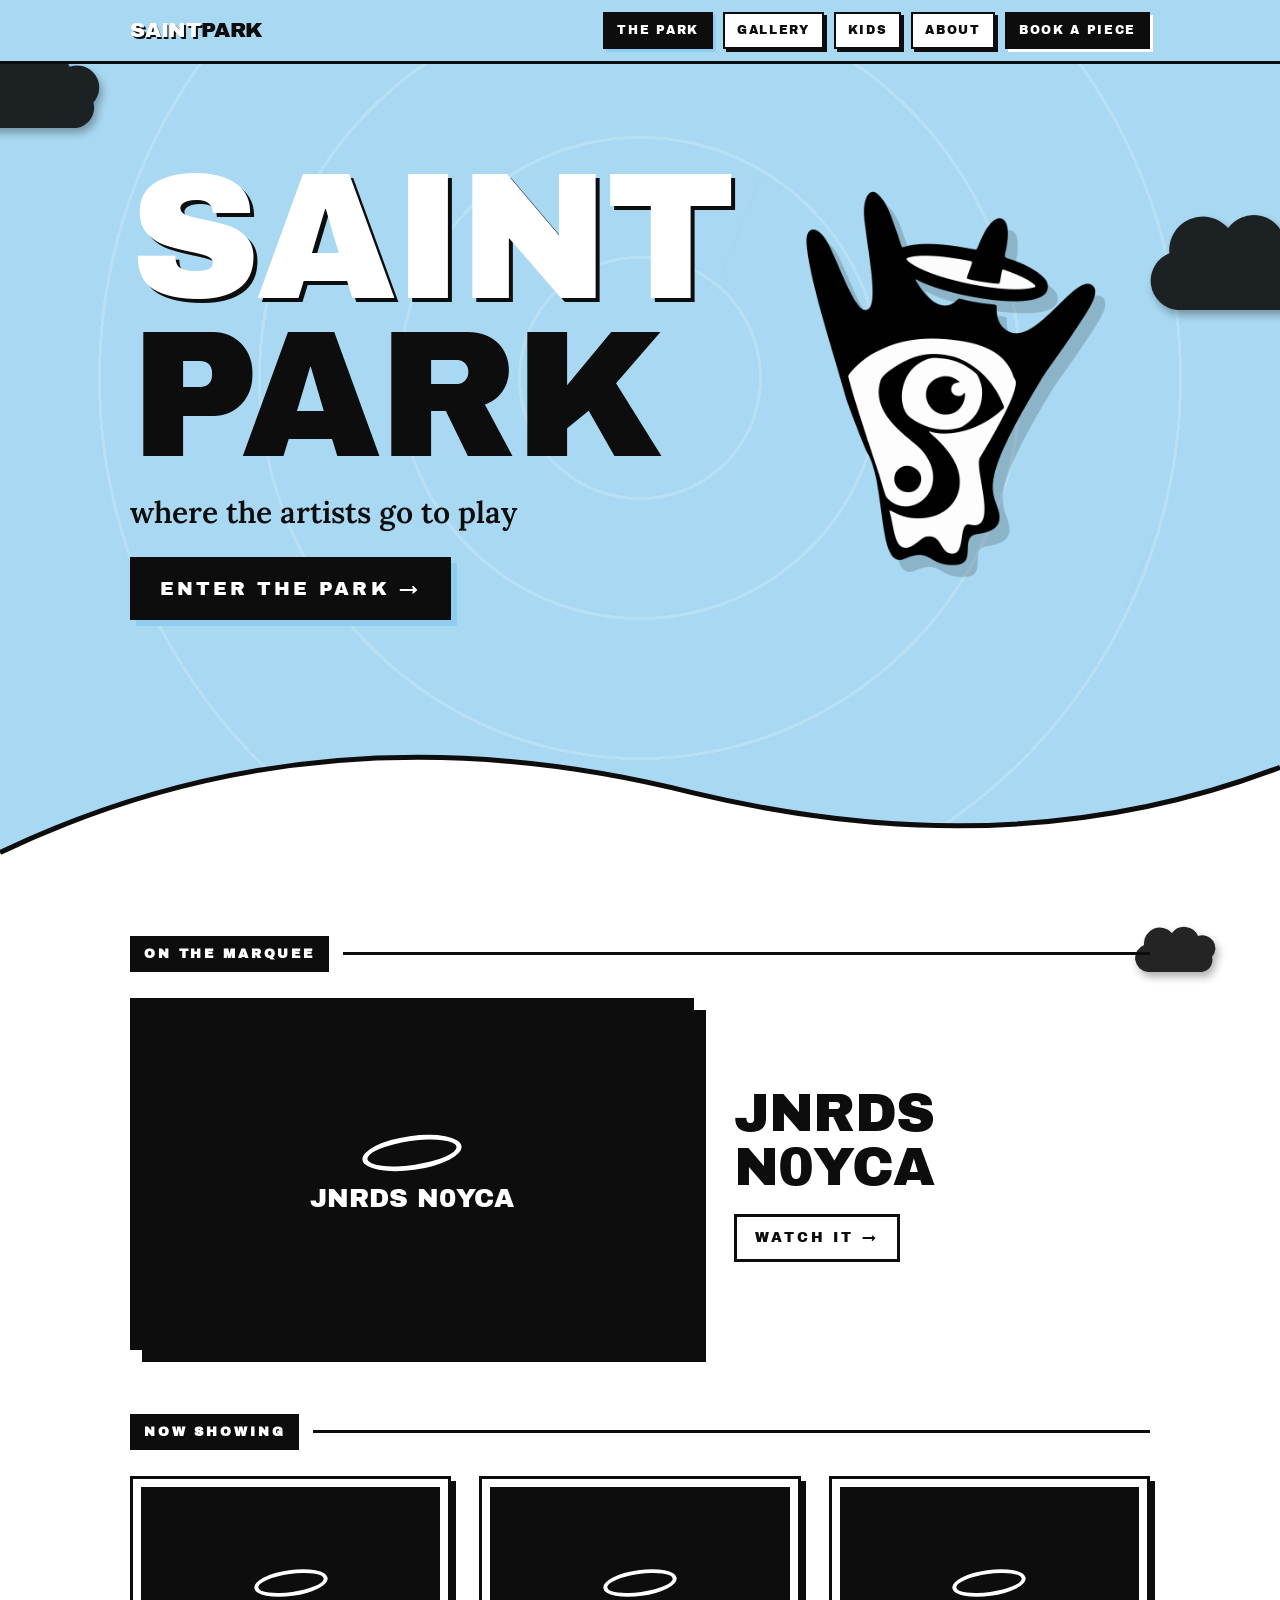
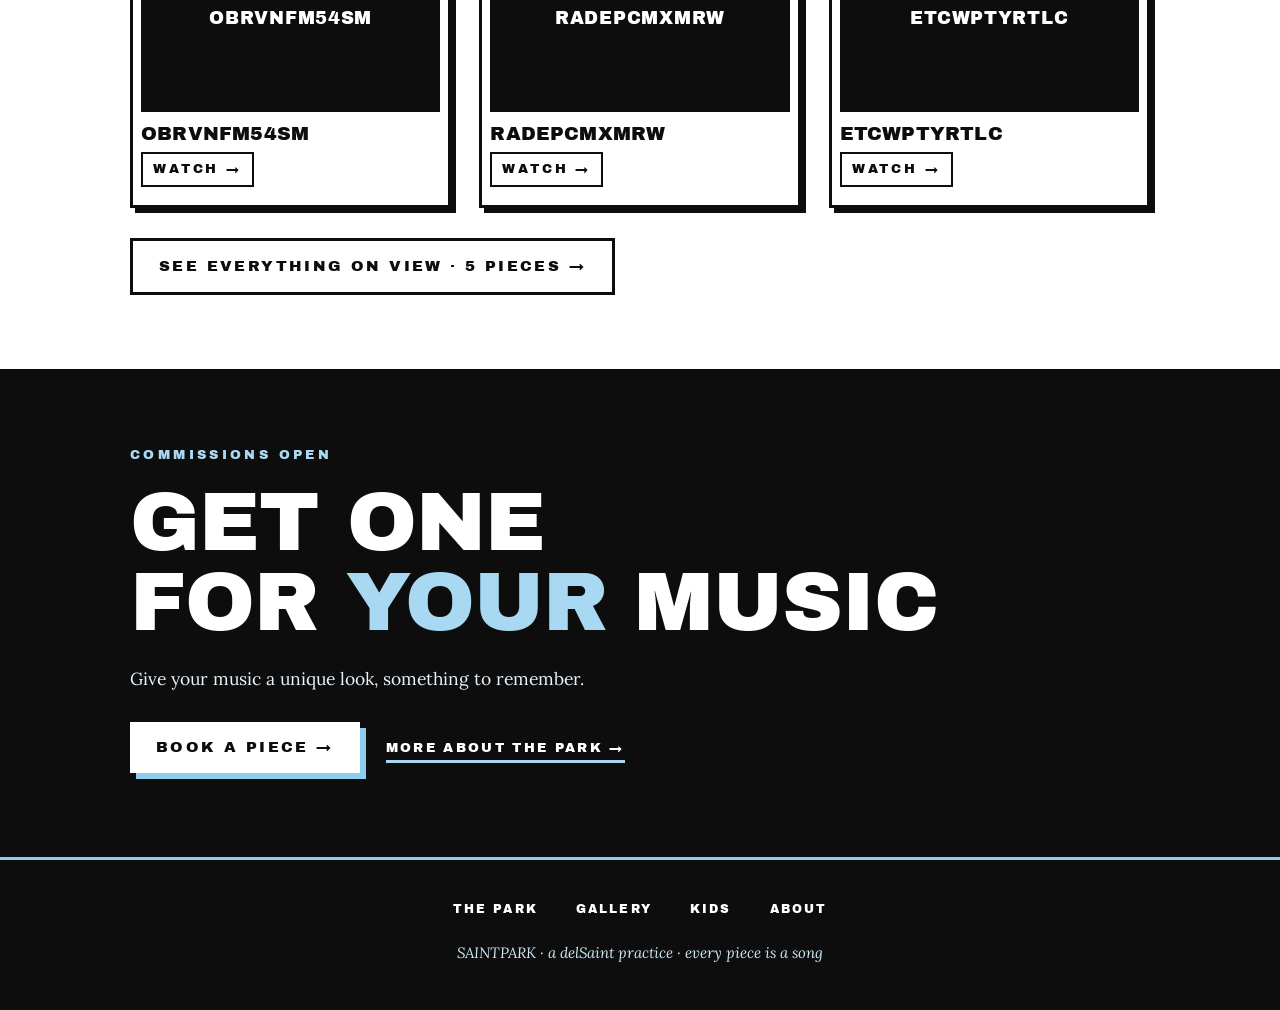
==== commit 5fe657db: "Add SPMV Kids builder at /kids/, linked in the site nav - kids/index.html is a verbatim copy of Sain" ====
--- a/index.html
+++ b/index.html
@@ -27,6 +27,7 @@
     <nav aria-label="Site">
       <a href="./" aria-current="page">The Park</a>
       <a href="gallery.html">Gallery</a>
+      <a href="kids/">Kids</a>
       <a href="about.html">About</a>
       <a class="book" data-booking href="mailto:delsaintprod@gmail.com?subject=Saint%20Park%20commission">Book a piece</a>
     </nav>
@@ -93,6 +94,7 @@
     <nav class="foot-nav" aria-label="Footer">
       <a href="./">The Park</a>
       <a href="gallery.html">Gallery</a>
+      <a href="kids/">Kids</a>
       <a href="about.html">About</a>
     </nav>
     <nav class="webring" id="webring" aria-label="Webring navigation" hidden>
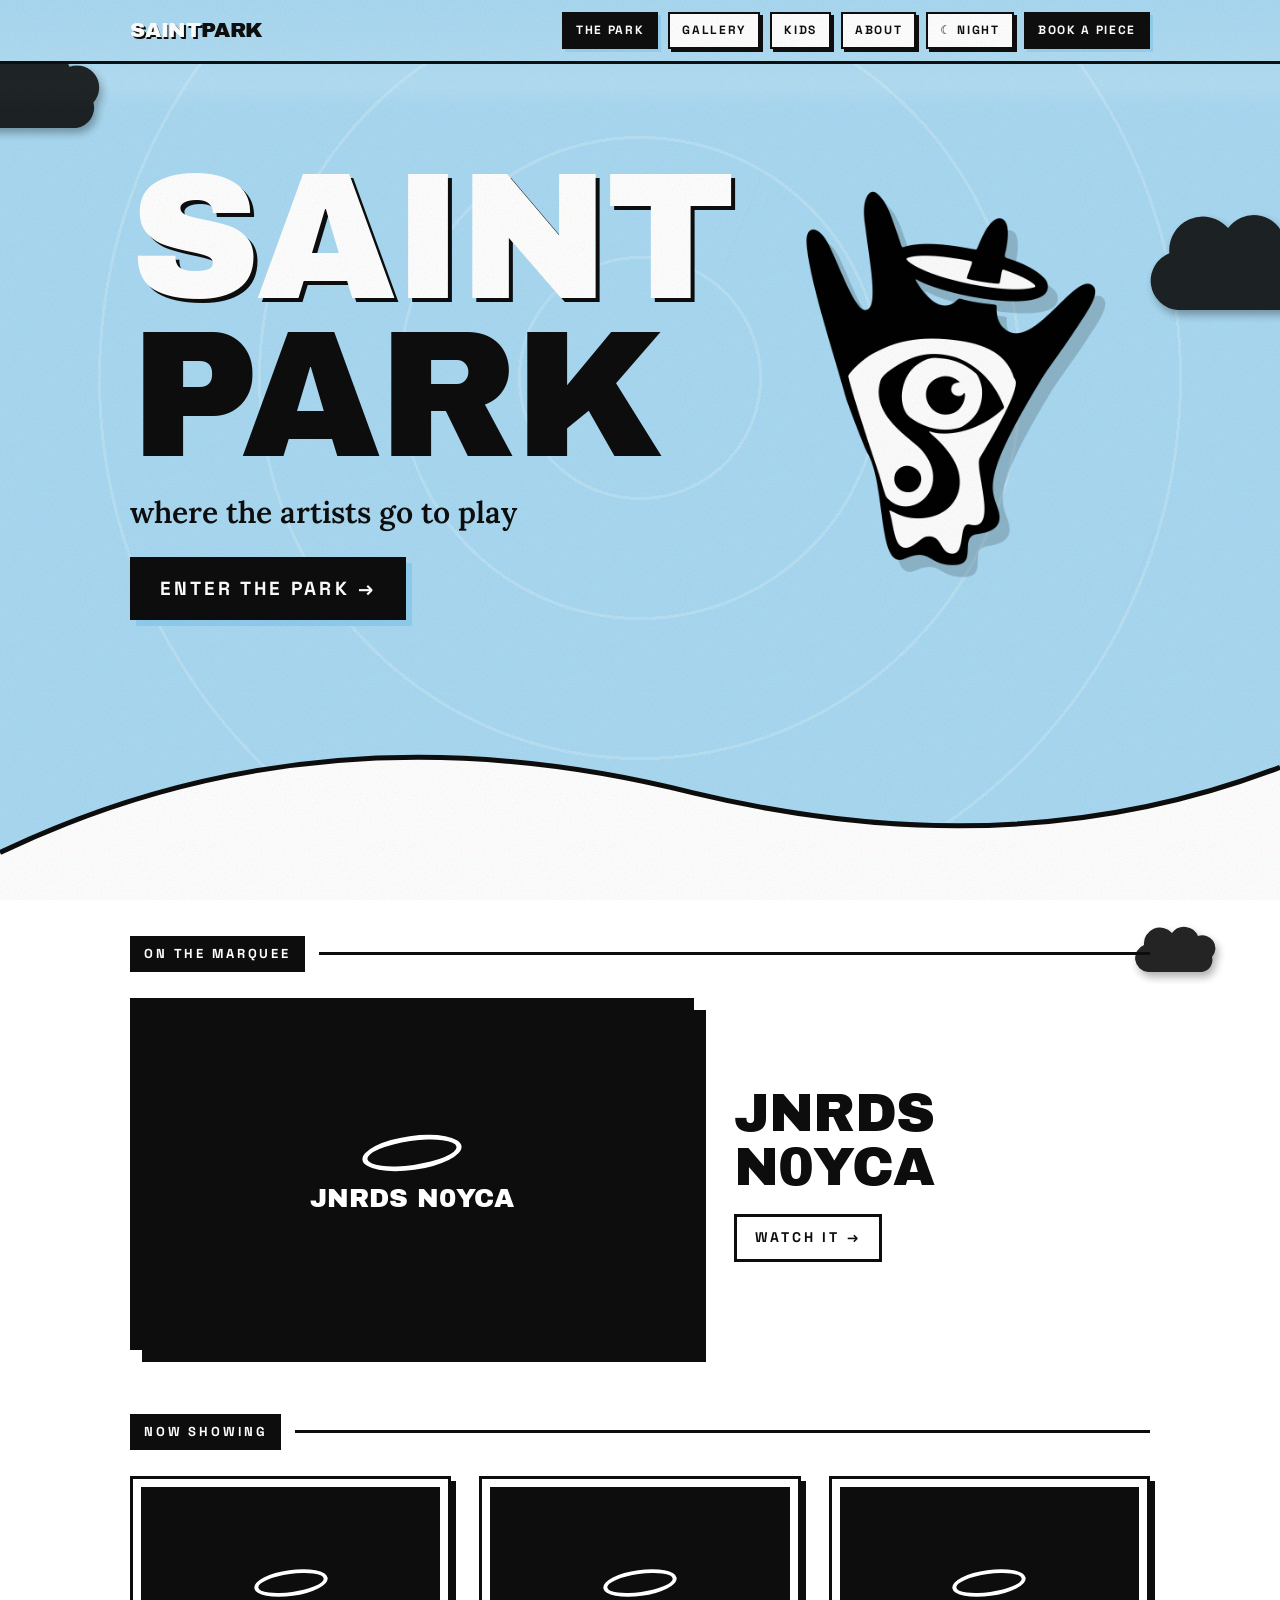
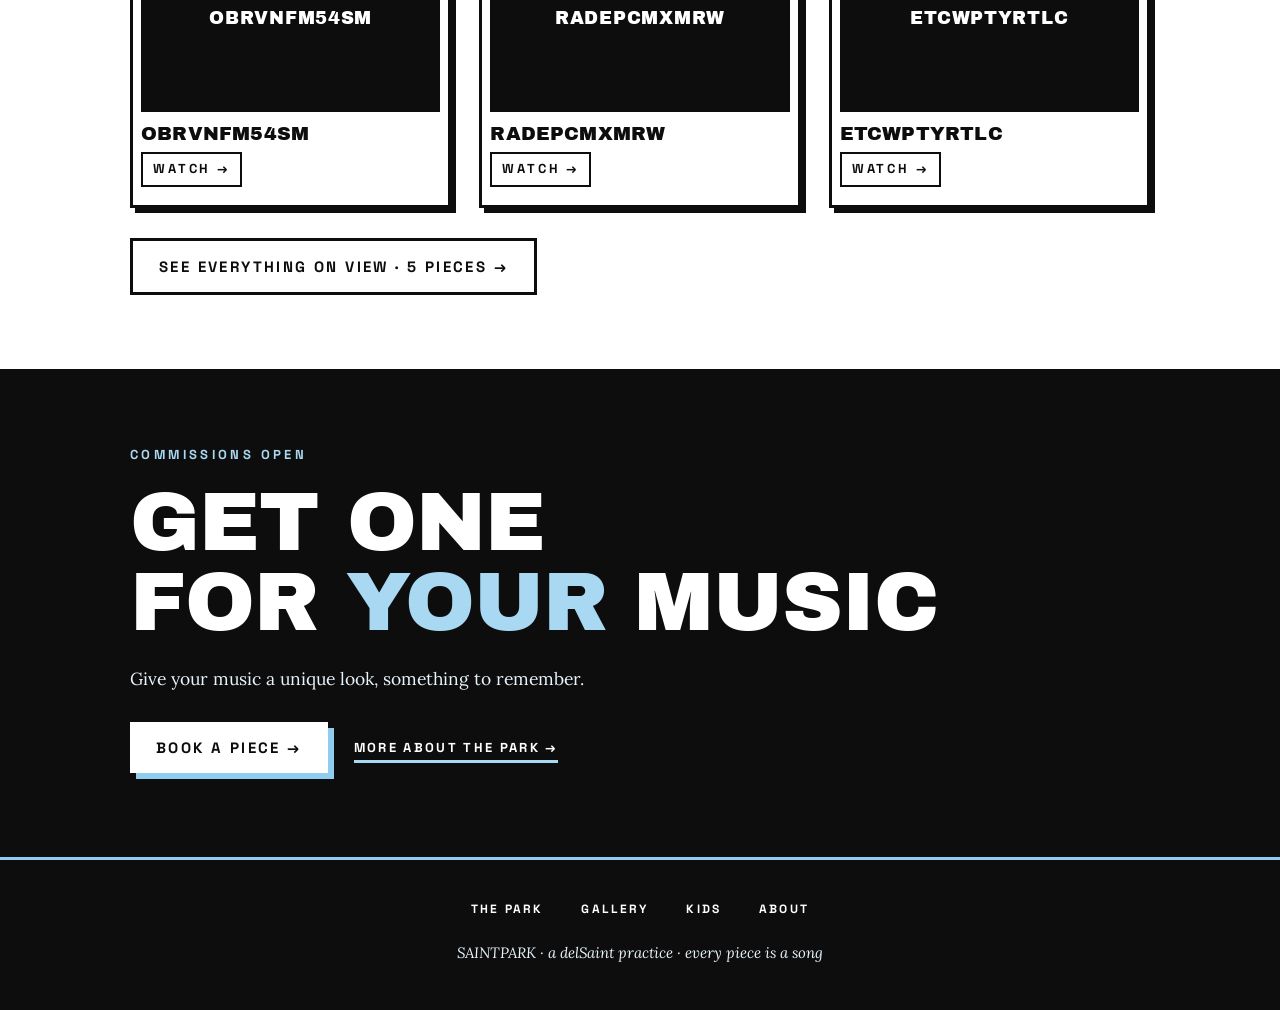
==== commit 9d675540: "Port design-bot redesign: design tokens, day/night theme, Space Grotesk UI, TV grain; kids back butt" ====
--- a/index.html
+++ b/index.html
@@ -14,11 +14,14 @@
 <meta name="twitter:card" content="summary_large_image">
 <link rel="preconnect" href="https://fonts.googleapis.com">
 <link rel="preconnect" href="https://fonts.gstatic.com" crossorigin>
-<link href="https://fonts.googleapis.com/css2?family=Archivo+Black&family=Lora:ital,wght@0,400;0,600;1,400&display=swap" rel="stylesheet">
+<link href="https://fonts.googleapis.com/css2?family=Archivo+Black&family=Lora:ital,wght@0,400;0,600;1,400&family=Space+Grotesk:wght@500;700&display=swap" rel="stylesheet">
 <link rel="stylesheet" href="styles.css">
+<script>try{document.documentElement.setAttribute("data-theme",localStorage.getItem("sp-theme")||"day")}catch(e){}</script>
 </head>
 <body>
 
+<div id="tvstatic" aria-hidden="true"></div>
+<div id="tvroll" aria-hidden="true"></div>
 <div class="ripple" aria-hidden="true"></div>
 
 <div class="topnav">
@@ -29,6 +32,7 @@
       <a href="gallery.html">Gallery</a>
       <a href="kids/">Kids</a>
       <a href="about.html">About</a>
+      <a href="#" id="theme-toggle" title="Toggle day / night">☾ Night</a>
       <a class="book" data-booking href="mailto:delsaintprod@gmail.com?subject=Saint%20Park%20commission">Book a piece</a>
     </nav>
   </div>
--- a/styles.css
+++ b/styles.css
@@ -1,136 +1,179 @@
-/* ===== SAINTPARK — shared design system: black / white / blue ============
-   Loaded by every page (index, gallery, about, watch). Page-specific bits
-   live at the bottom under their own banner comments. */
+/* ============================================================
+   SAINTPARK — shared design system (v2, design-token edition)
+   Poster neubrutalism: hard borders, hard offset shadows, zero
+   radius. Two themes share the language: DAY (black lines on park
+   blue) and NIGHT (the lines go white, the shadows go blue).
+   Fonts: Archivo Black (display) · Space Grotesk (UI) · Lora (body)
+   ============================================================ */
 :root{
-  --blue:#a9d9f2;
-  --blue-deep:#8fcdee;
-  --black:#0d0d0d;
-  --white:#ffffff;
-  --sans:'Archivo Black', 'Arial Black', sans-serif;
-  --serif:'Lora', Georgia, serif;
-}
+  /* ---- park core ---- */
+  --sp-blue:#a9d9f2;
+  --sp-blue-deep:#8fcdee;
+  --sp-ink:#0d0d0d;
+  --sp-paper:#ffffff;
+
+  /* ---- semantic (day defaults) ---- */
+  --sky:var(--sp-blue);
+  --ink:var(--sp-ink);            /* lines, type, borders */
+  --paper:var(--sp-paper);        /* card / hill surfaces */
+  --cloud:var(--sp-ink);
+  --ring-line:rgba(255,255,255,.18);
+  --shadow-color:var(--sp-ink);   /* hard offset shadows */
+  --band-surface:var(--sp-ink);   /* inverted band + footer (dark in both themes) */
+  --band-copy:#e8f4fb;
+  --text-on-ink:var(--sp-paper);
+  --blurb-color:#1c1c1c;
+
+  /* ---- type ---- */
+  --font-display:'Archivo Black','Arial Black',sans-serif;
+  --font-ui:'Space Grotesk',system-ui,sans-serif;
+  --font-serif:'Lora',Georgia,serif;
+  --sans:var(--font-display);     /* legacy alias */
+  --serif:var(--font-serif);      /* legacy alias */
+
+  /* ---- effects ---- */
+  --bd:3px solid var(--ink);
+  --bd-2:2px solid var(--ink);
+  --dur:.15s;
+  --lift:translate(-3px,-3px);
+  --slam:translate(3px,3px);
+}
+
+/* ============ NIGHT AT THE PARK — same language, lights off ============ */
+:root[data-theme="night"]{
+  --sky:#0d1016;
+  --ink:#f2f5f9;
+  --paper:#151a22;
+  --cloud:#2c4a66;
+  --ring-line:rgba(142,199,238,.07);
+  --shadow-color:#3d6d94;
+  --band-surface:#0b0f16;
+  --band-copy:#cfe9f8;
+  --text-on-ink:#0d1016;
+  --blurb-color:#c9d8e4;
+}
+
 *{box-sizing:border-box;margin:0;padding:0}
 [hidden]{display:none !important}
-html{background:var(--blue)}
+html{background:var(--sky)}
 body{
-  font-family:var(--serif); font-size:18px; line-height:1.55; color:var(--black);
-  background:var(--blue); min-height:100vh; overflow-x:hidden;
+  font-family:var(--font-serif); font-size:18px; line-height:1.55; color:var(--ink);
+  background:var(--sky); min-height:100vh; overflow-x:hidden;
+  transition:background .3s ease, color .3s ease;
 }
 /* faint concentric circles, like the poster's ripple */
 .ripple{
   position:fixed; inset:0; z-index:0; pointer-events:none;
   background-image:radial-gradient(circle at 50% 42%,
-    transparent 0 119px, #ffffff2e 119px 122px,
-    transparent 122px 239px, #ffffff2e 239px 242px,
-    transparent 242px 379px, #ffffff2e 379px 382px,
-    transparent 382px 539px, #ffffff2e 539px 542px,
+    transparent 0 119px, var(--ring-line) 119px 122px,
+    transparent 122px 239px, var(--ring-line) 239px 242px,
+    transparent 242px 379px, var(--ring-line) 379px 382px,
+    transparent 382px 539px, var(--ring-line) 539px 542px,
     transparent 542px);
 }
-a{color:var(--black)}
-a:focus-visible,button:focus-visible{outline:3px solid var(--black); outline-offset:3px}
+a{color:var(--ink)}
+a:focus-visible,button:focus-visible{outline:3px solid var(--ink); outline-offset:3px}
 .wrap{max-width:1060px; margin:0 auto; padding:0 20px; position:relative; z-index:1}
 
-/* ===== TOP NAV — sticky strip, neubrutalist chips ===== */
+/* ===== TV SET — faint animated grain + a slow rolling scanline ===== */
+#tvstatic{
+  position:fixed; inset:0; z-index:40; pointer-events:none; opacity:.16; mix-blend-mode:multiply;
+  background-image:url("data:image/svg+xml,%3Csvg xmlns='http://www.w3.org/2000/svg' width='160' height='160'%3E%3Cfilter id='n'%3E%3CfeTurbulence type='fractalNoise' baseFrequency='0.9' numOctaves='2' stitchTiles='stitch'/%3E%3C/filter%3E%3Crect width='100%25' height='100%25' filter='url(%23n)'/%3E%3C/svg%3E");
+  background-size:200px 200px; animation:tvgrain .5s steps(4) infinite;
+}
+:root[data-theme="night"] #tvstatic{mix-blend-mode:screen; opacity:.05}
+@keyframes tvgrain{0%{background-position:0 0}25%{background-position:-90px 40px}50%{background-position:60px -70px}75%{background-position:-40px -30px}100%{background-position:50px 60px}}
+#tvroll{
+  position:fixed; inset:0 0 auto 0; z-index:41; pointer-events:none; opacity:.12; mix-blend-mode:overlay;
+  background:linear-gradient(180deg,transparent 0,rgba(255,255,255,.9) 48%,transparent 60%);
+  height:180px; animation:tvroll 7s linear infinite;
+}
+@keyframes tvroll{0%{transform:translateY(-200px)}100%{transform:translateY(100vh)}}
+
+/* ===== TOP NAV — sticky strip, UI chips ===== */
 .topnav{
   position:sticky; top:0; z-index:20;
-  background:var(--blue); border-bottom:3px solid var(--black);
+  background:var(--sky); border-bottom:var(--bd);
+  transition:background .3s ease;
 }
 .topnav .bar{
   max-width:1060px; margin:0 auto; padding:12px 20px;
   display:flex; align-items:center; justify-content:space-between; gap:12px 18px; flex-wrap:wrap;
 }
 .topnav .mark{
-  font-family:var(--sans); font-size:21px; line-height:1; letter-spacing:-.01em;
+  font-family:var(--font-display); font-size:21px; line-height:1; letter-spacing:-.01em;
   text-transform:uppercase; text-decoration:none;
 }
-.topnav .mark .saint{color:var(--white); text-shadow:1.5px 1.5px 0 var(--black)}
-.topnav .mark .park{color:var(--black)}
+.topnav .mark .saint{color:#fff; text-shadow:1.5px 1.5px 0 var(--sp-ink)}
+.topnav .mark .park{color:var(--ink)}
 .topnav nav{display:flex; gap:8px 10px; flex-wrap:wrap; align-items:center}
 .topnav nav a{
-  font-family:var(--sans); font-size:12px; letter-spacing:.14em; text-transform:uppercase;
-  text-decoration:none; color:var(--black); background:var(--white);
-  border:2px solid var(--black); padding:7px 12px; box-shadow:3px 3px 0 var(--black);
-  transition:transform .15s ease, box-shadow .15s ease;
-}
-.topnav nav a:hover{transform:translate(-2px,-2px); box-shadow:5px 5px 0 var(--black)}
+  font-family:var(--font-ui); font-weight:700; font-size:12px; letter-spacing:.14em; text-transform:uppercase;
+  text-decoration:none; color:var(--ink); background:var(--paper);
+  border:var(--bd-2); padding:7px 12px; box-shadow:3px 3px 0 var(--shadow-color);
+  transition:transform var(--dur) ease, box-shadow var(--dur) ease;
+}
+.topnav nav a:hover{transform:translate(-2px,-2px); box-shadow:5px 5px 0 var(--shadow-color)}
+.topnav nav a:active{transform:var(--slam); box-shadow:none}
 .topnav nav a[aria-current="page"]{
-  background:var(--black); color:var(--white); box-shadow:3px 3px 0 var(--blue-deep);
-}
-.topnav nav a.book{background:var(--black); color:var(--white); box-shadow:3px 3px 0 var(--white)}
-.topnav nav a.book:hover{background:var(--white); color:var(--black); box-shadow:5px 5px 0 var(--black)}
-
-/* ===== scalloped black clouds (poster corners) — bleed off the side edges ===== */
+  background:var(--ink); color:var(--text-on-ink); box-shadow:3px 3px 0 var(--sp-blue-deep);
+}
+.topnav nav a.book{background:var(--ink); color:var(--text-on-ink); box-shadow:3px 3px 0 var(--sp-blue-deep)}
+.topnav nav a.book:hover{background:var(--paper); color:var(--ink); box-shadow:5px 5px 0 var(--shadow-color)}
+
+/* ===== scalloped clouds — black by day, blue by night ===== */
 .cloud{
-  position:absolute; z-index:0; pointer-events:none; fill:var(--black); opacity:.9;
+  position:absolute; z-index:0; pointer-events:none; fill:var(--cloud); opacity:.9;
   filter:drop-shadow(3px 5px 4px rgba(0,0,0,.35));
+  transition:fill .3s ease;
 }
 .cloud.c1{top:-38px; left:-46px; width:170px; animation:drift 26s ease-in-out infinite alternate}
 .cloud.c2{top:120px; right:-70px; width:210px; animation:drift 34s ease-in-out infinite alternate-reverse}
 .cloud.c3{top:40px; left:-60px; width:130px; animation:drift 30s ease-in-out infinite alternate}
 .cloud.c4{bottom:-30px; right:-50px; width:150px; animation:drift 22s ease-in-out infinite alternate-reverse}
 .cloud.c5{top:-24px; right:-60px; width:100px; animation:drift 28s ease-in-out infinite alternate}
-/* drift/bob animate the standalone "translate" property (not "transform") so the JS
-   scroll-parallax can drive "transform" on the same elements without fighting the
-   animation — the two properties compose instead of overriding each other. */
+/* drift/bob animate "translate" so scroll-parallax can drive "transform" without fighting */
 @keyframes drift{from{translate:0 0}to{translate:26px 0}}
-
-/* ===== HERO (homepage) ===== */
-header.hero{position:relative; padding:56px 0 8px; z-index:1}
-.hero-text{position:relative; z-index:1}
-.wordmark{
-  font-family:var(--sans); font-weight:400;
-  font-size:clamp(52px,13.5vw,150px); line-height:.92; letter-spacing:-.02em;
-  text-transform:uppercase; word-break:keep-all;
-}
-.wordmark .saint{color:var(--white)}
-.wordmark .park{color:var(--black)}
-.halo-pin{display:block; margin:14px 2px 10px; width:20px; height:auto}
-.halo-pin .l{fill:var(--white)} .halo-pin .r{fill:var(--black)}
-.tagline{
-  font-family:var(--serif); font-weight:600; font-size:clamp(20px,3.4vw,30px);
-  line-height:1.25; max-width:14em;
-}
-.tagline em{font-style:italic; font-weight:400}
-/* creature watermark — hides itself if creature.png is missing */
-.creature{
-  position:absolute; z-index:0; pointer-events:none;
-  right:calc(-4% + 160px); top:-1%; width:clamp(330px,51vw,720px); height:auto;
-  opacity:.1;
-  animation:bob 10s ease-in-out infinite;
-}
-@keyframes bob{0%,100%{translate:0 0}50%{translate:0 -14px}}
-@media(max-width:640px){.creature{width:85vw; right:-4%; top:2%; opacity:.11}}
 
 /* ===== THE GATES — full-viewport poster entrance (homepage) ===== */
 .gates{
   position:relative; z-index:1;
-  min-height:calc(100svh - 62px);   /* fill the first screen below the sticky nav */
+  min-height:calc(100svh - 62px);
   display:flex; flex-direction:column; justify-content:center;
   overflow:hidden;
 }
 .gates-inner{
   display:grid; grid-template-columns:1fr; gap:10px 24px;
   align-items:center; width:100%;
-  padding-top:34px; padding-bottom:clamp(120px,18vw,220px);  /* room for the hill */
+  padding-top:34px; padding-bottom:clamp(120px,18vw,220px);
 }
 @media(min-width:760px){
   .gates-inner{grid-template-columns:minmax(0,1.15fr) minmax(0,.85fr)}
 }
 .gates-text{position:relative; z-index:2}
-.wordmark.poster{
-  font-size:clamp(64px,15vw,180px); line-height:.88;
-}
-.wordmark.poster .saint{
-  color:var(--white);
-  text-shadow:4px 4px 0 var(--black);
-}
+.wordmark{
+  font-family:var(--font-display); font-weight:400;
+  font-size:clamp(52px,13.5vw,150px); line-height:.92; letter-spacing:-.02em;
+  text-transform:uppercase; word-break:keep-all;
+}
+.wordmark .saint{color:#fff}
+.wordmark .park{color:var(--ink)}
+.wordmark.poster{font-size:clamp(64px,15vw,180px); line-height:.88}
+.wordmark.poster .saint{text-shadow:4px 4px 0 var(--sp-ink)}
+.halo-pin{display:block; margin:14px 2px 10px; width:20px; height:auto}
+.halo-pin .l{fill:#fff} .halo-pin .r{fill:var(--ink)}
+.tagline{
+  font-family:var(--font-serif); font-weight:600; font-size:clamp(20px,3.4vw,30px);
+  line-height:1.25; max-width:14em;
+}
+.tagline em{font-style:italic; font-weight:400}
 .gates .tagline{margin-top:18px}
 .gates-cta{margin-top:26px}
 .btn.big{
   font-size:clamp(15px,2.2vw,19px); padding:17px 30px;
-  box-shadow:6px 6px 0 var(--blue-deep);
-}
-.btn.big:hover{box-shadow:9px 9px 0 var(--blue-deep)}
+  box-shadow:6px 6px 0 var(--sp-blue-deep);
+}
+.btn.big:hover{box-shadow:9px 9px 0 var(--sp-blue-deep)}
 /* the creature, full strength — a character in the scene, not a watermark */
 .creature-poster{
   position:relative; z-index:1; justify-self:center;
@@ -138,6 +181,8 @@
   filter:drop-shadow(10px 12px 0 rgba(13,13,13,.18));
   animation:bob 9s ease-in-out infinite;
 }
+:root[data-theme="night"] .creature-poster{filter:drop-shadow(10px 12px 0 rgba(61,109,148,.35))}
+@keyframes bob{0%,100%{translate:0 0}50%{translate:0 -14px}}
 @media(max-width:759px){
   .gates-inner{justify-items:start; padding-top:18px}
   .creature-poster{
@@ -146,242 +191,249 @@
   }
   .cloud.c2{top:60px}
 }
-/* white hill pinned to the bottom of the gates — the ground the button stands on */
+/* legacy watermark creature (unused on the new landing, kept for safety) */
+.creature{
+  position:absolute; z-index:0; pointer-events:none;
+  right:calc(-4% + 160px); top:-1%; width:clamp(330px,51vw,720px); height:auto;
+  opacity:.1; animation:bob 10s ease-in-out infinite;
+}
+/* white hill pinned to the bottom of the gates */
 .gates-hill{position:absolute; left:0; right:0; bottom:-2px; pointer-events:none}
 .gates-hill .crest{display:block; width:100%; height:clamp(90px,16vw,210px)}
-.gates-hill .crest .fill{fill:var(--white)}
-.gates-hill .crest .line{fill:none; stroke:var(--black); stroke-width:5; vector-effect:non-scaling-stroke}
+.gates-hill .crest .fill{fill:var(--paper); transition:fill .3s ease}
+.gates-hill .crest .line{fill:none; stroke:var(--ink); stroke-width:5; vector-effect:non-scaling-stroke}
 
 /* ===== WHITE GROUND under the gates (marquee + now showing) ===== */
-.ground{background:var(--white); position:relative; z-index:1; padding:34px 0 64px}
+.ground{background:var(--paper); position:relative; z-index:1; padding:34px 0 64px; transition:background .3s ease}
 .ground .label{margin-top:0}
 .ground h2.label:nth-of-type(2){margin-top:64px}
 
 /* ===== ON THE MARQUEE — poster of the week ===== */
 .marquee-link{
   display:grid; gap:26px 40px; grid-template-columns:1fr;
-  text-decoration:none; color:var(--black); align-items:center;
+  text-decoration:none; color:var(--ink); align-items:center;
 }
 @media(min-width:820px){.marquee-link{grid-template-columns:1.15fr .85fr}}
 .mframe{
-  position:relative; aspect-ratio:16/10; overflow:hidden; background:var(--black);
-  border:4px solid var(--black); box-shadow:12px 12px 0 var(--black);
-  transition:transform .15s ease, box-shadow .15s ease;
+  position:relative; aspect-ratio:16/10; overflow:hidden; background:var(--sp-ink);
+  border:4px solid var(--ink); box-shadow:12px 12px 0 var(--shadow-color);
+  transition:transform var(--dur) ease, box-shadow var(--dur) ease;
 }
 .marquee-link:hover .mframe,.marquee-link:focus-visible .mframe{
-  transform:translate(-4px,-4px); box-shadow:16px 16px 0 var(--black);
+  transform:translate(-4px,-4px); box-shadow:16px 16px 0 var(--shadow-color);
 }
 .mframe img{width:100%; height:100%; object-fit:cover; display:block}
 .mframe .badge{top:12px; left:12px}
 .mframe.blank{display:flex; flex-direction:column; align-items:center; justify-content:center; gap:14px; padding:20px}
-.mframe.blank .halo{width:100px; height:34px; border:5px solid var(--white); border-radius:50%; transform:rotate(-8deg)}
-.mframe.blank .t{font-family:var(--sans); color:var(--white); font-size:26px; text-transform:uppercase; text-align:center; line-height:1.1}
+.mframe.blank .halo{width:100px; height:34px; border:5px solid #fff; border-radius:50%; transform:rotate(-8deg)}
+.mframe.blank .t{font-family:var(--font-display); color:#fff; font-size:26px; text-transform:uppercase; text-align:center; line-height:1.1}
 .minfo h3{
-  font-family:var(--sans); font-weight:400;
+  font-family:var(--font-display); font-weight:400;
   font-size:clamp(30px,5vw,54px); line-height:1; text-transform:uppercase; letter-spacing:-.01em;
 }
 .minfo .by{font-style:italic; font-size:19px; margin-top:8px}
 .minfo .blurb{font-size:17px; margin-top:14px; max-width:44ch}
-.minfo .meta{font-size:14px; margin-top:12px; letter-spacing:.16em; text-transform:uppercase; font-family:var(--serif)}
+.minfo .meta{font-size:14px; margin-top:12px; letter-spacing:.16em; text-transform:uppercase; font-family:var(--font-serif)}
 .minfo .go{
-  display:inline-block; margin-top:20px; font-family:var(--sans); font-size:14px;
-  letter-spacing:.2em; text-transform:uppercase; border:3px solid var(--black); padding:10px 18px;
-}
-.marquee-link:hover .go,.marquee-link:focus-visible .go{background:var(--black); color:var(--white)}
+  display:inline-block; margin-top:20px; font-family:var(--font-ui); font-weight:700; font-size:14px;
+  letter-spacing:.2em; text-transform:uppercase; border:var(--bd); padding:10px 18px;
+}
+.marquee-link:hover .go,.marquee-link:focus-visible .go{background:var(--ink); color:var(--text-on-ink)}
 
 /* ===== BLACK BAND — commission, editorial ===== */
-.band{background:var(--black); color:var(--white); position:relative; z-index:1; padding:76px 0 84px}
+.band{background:var(--band-surface); color:#fff; position:relative; z-index:1; padding:76px 0 84px}
 .band-kicker{
-  font-family:var(--sans); font-size:13px; letter-spacing:.26em; text-transform:uppercase;
-  color:var(--blue); margin-bottom:18px;
+  font-family:var(--font-ui); font-weight:700; font-size:13px; letter-spacing:.26em; text-transform:uppercase;
+  color:var(--sp-blue); margin-bottom:18px;
 }
 .band h2{
-  font-family:var(--sans); font-weight:400;
+  font-family:var(--font-display); font-weight:400;
   font-size:clamp(38px,7.5vw,84px); line-height:.95; text-transform:uppercase; letter-spacing:-.01em;
 }
-.band h2 .hl{color:var(--blue)}
-.band-copy{font-size:17.5px; max-width:56ch; margin-top:22px; color:#e8f4fb}
+.band h2 .hl{color:var(--sp-blue)}
+.band-copy{font-size:17.5px; max-width:56ch; margin-top:22px; color:var(--band-copy)}
 .band-cta{margin-top:30px; display:flex; align-items:center; gap:16px 26px; flex-wrap:wrap}
-.btn.invert{background:var(--white); color:var(--black); box-shadow:6px 6px 0 var(--blue-deep)}
-.btn.invert:hover{box-shadow:9px 9px 0 var(--blue-deep)}
-.more.invert{color:var(--white); border-bottom-color:var(--blue)}
-.more.invert:hover{background:var(--white); color:var(--black)}
+.btn.invert{background:#fff; color:var(--sp-ink); box-shadow:6px 6px 0 var(--sp-blue-deep)}
+.btn.invert:hover{box-shadow:9px 9px 0 var(--sp-blue-deep)}
+.more.invert{color:#fff; border-bottom-color:var(--sp-blue)}
+.more.invert:hover{background:#fff; color:var(--sp-ink)}
 
 /* ===== PAGE HEAD (subpages: gallery / about / watch) ===== */
 .page-head{position:relative; padding:44px 0 6px; z-index:1}
 .page-head h1{
-  font-family:var(--sans); font-weight:400;
+  font-family:var(--font-display); font-weight:400;
   font-size:clamp(36px,8vw,84px); line-height:.95; letter-spacing:-.02em;
   text-transform:uppercase;
 }
-.page-head h1 .lite{color:var(--white)}
+.page-head h1 .lite{color:#fff}
 .page-head .sub{
   font-style:italic; font-size:clamp(17px,2.6vw,22px); margin-top:10px; max-width:36em;
 }
 
 /* ===== SECTION LABELS — HUD tag + trailing rule ===== */
 .label{
-  font-family:var(--sans); font-size:13px; letter-spacing:.22em; text-transform:uppercase;
+  font-family:var(--font-ui); font-weight:700; font-size:13px; letter-spacing:.22em; text-transform:uppercase;
   display:flex; align-items:center; gap:14px; margin:56px 0 26px;
 }
-.label span{background:var(--black); color:var(--white); padding:6px 12px; border:2px solid var(--black)}
-.label::after{content:""; flex:1; height:3px; background:var(--black)}
+.label span{background:var(--ink); color:var(--text-on-ink); padding:6px 12px; border:var(--bd-2)}
+.label::after{content:""; flex:1; height:3px; background:var(--ink)}
 
 /* ===== WALL: neubrutalist cards — thick border, hard offset shadow ===== */
 .wall{display:grid; grid-template-columns:1fr; gap:40px 28px; padding-bottom:24px}
 @media(min-width:560px){.wall{grid-template-columns:repeat(2,1fr)}}
 @media(min-width:900px){.wall{grid-template-columns:repeat(3,1fr)}}
 .piece{
-  display:block; text-decoration:none; color:var(--black);
-  background:var(--white); border:3px solid var(--black);
-  padding:8px 8px 18px; box-shadow:5px 5px 0 var(--black);
-  transition:transform .15s ease, box-shadow .15s ease;
+  display:block; text-decoration:none; color:var(--ink);
+  background:var(--paper); border:var(--bd);
+  padding:8px 8px 18px; box-shadow:5px 5px 0 var(--shadow-color);
+  transition:transform var(--dur) ease, box-shadow var(--dur) ease, background .3s ease;
 }
 .piece:hover,.piece:focus-visible{
   transform:translate(-3px,-3px);
-  box-shadow:9px 9px 0 var(--black);
-}
+  box-shadow:9px 9px 0 var(--shadow-color);
+}
+.piece:active{transform:var(--slam); box-shadow:none}
 .frame{
-  position:relative; aspect-ratio:4/3; overflow:hidden; background:var(--black);
-  border:2px solid var(--black);
+  position:relative; aspect-ratio:4/3; overflow:hidden; background:var(--sp-ink);
+  border:var(--bd-2);
 }
 .frame img{width:100%; height:100%; object-fit:cover; display:block}
 .badge{
   position:absolute; top:8px; left:8px; z-index:2; pointer-events:none;
-  font-family:var(--sans); font-size:10.5px; letter-spacing:.16em; text-transform:uppercase;
-  padding:4px 9px; border:2px solid var(--black); background:var(--black); color:var(--white);
-  box-shadow:3px 3px 0 var(--white);
-}
-.badge.video{background:var(--white); color:var(--black); box-shadow:3px 3px 0 var(--black)}
+  font-family:var(--font-display); font-size:10.5px; letter-spacing:.16em; text-transform:uppercase;
+  padding:4px 9px; border:2px solid #fff; background:var(--sp-ink); color:#fff;
+}
+.badge.video{background:#fff; color:var(--sp-ink); border:2px solid var(--sp-ink); box-shadow:3px 3px 0 rgba(13,13,13,.45)}
 /* missing thumb: flat black tile, white halo, title */
 .frame.blank{display:flex; flex-direction:column; align-items:center; justify-content:center; gap:12px; padding:16px}
 .frame.blank .halo{
-  width:74px; height:26px; border:4px solid var(--white); border-radius:50%;
+  width:74px; height:26px; border:4px solid #fff; border-radius:50%;
   transform:rotate(-8deg);
 }
 .frame.blank .t{
-  font-family:var(--sans); color:var(--white); font-size:18px; text-transform:uppercase;
+  font-family:var(--font-display); color:#fff; font-size:18px; text-transform:uppercase;
   letter-spacing:.04em; text-align:center; line-height:1.15; word-break:break-word;
 }
 .caption{padding-top:12px}
 .caption h3{
-  font-family:var(--sans); font-weight:400; font-size:19px; line-height:1.1;
+  font-family:var(--font-display); font-weight:400; font-size:19px; line-height:1.1;
   text-transform:uppercase; letter-spacing:.01em;
 }
 .caption .by{font-style:italic; font-size:16px; margin-top:2px}
 .caption .blurb{
-  font-size:15.5px; margin-top:6px; color:#1c1c1c;
+  font-size:15.5px; margin-top:6px; color:var(--blurb-color);
   display:-webkit-box; -webkit-line-clamp:2; -webkit-box-orient:vertical; overflow:hidden;
 }
 .caption .go{
-  display:inline-block; margin-top:8px; font-family:var(--sans); font-size:13px;
-  letter-spacing:.22em; text-transform:uppercase; border:2px solid var(--black);
+  display:inline-block; margin-top:8px; font-family:var(--font-ui); font-weight:700; font-size:13px;
+  letter-spacing:.22em; text-transform:uppercase; border:var(--bd-2);
   padding:5px 10px;
 }
-.piece:hover .go,.piece:focus-visible .go{background:var(--black); color:var(--white)}
-.caption .meta{font-size:13.5px; margin-top:6px; letter-spacing:.14em; text-transform:uppercase; font-family:var(--serif)}
+.piece:hover .go,.piece:focus-visible .go{background:var(--ink); color:var(--text-on-ink)}
+.caption .meta{font-size:13.5px; margin-top:6px; letter-spacing:.14em; text-transform:uppercase; font-family:var(--font-serif)}
 .caption .meta .star{font-style:normal}
 .notice{
   grid-column:1/-1; text-align:center; padding:56px 20px;
-  border:3px dashed var(--black); font-style:italic; font-size:19px;
-  box-shadow:6px 6px 0 var(--black);
-}
-/* "see everything" row under the featured strip on the homepage */
+  border:3px dashed var(--ink); font-style:italic; font-size:19px;
+  box-shadow:6px 6px 0 var(--shadow-color);
+}
 .see-all{padding:6px 0 10px}
 
-/* ===== THE HILL: white rolling hill section ===== */
+/* ===== THE HILL: rolling hill section (subpages) ===== */
 .hill{position:relative; margin-top:64px; z-index:1}
 .hill .crest{display:block; width:100%; height:clamp(90px,16vw,210px)}
-.hill .crest .fill{fill:var(--white)}
-.hill .crest .line{fill:none; stroke:var(--black); stroke-width:5; vector-effect:non-scaling-stroke}
-.hill-body{background:var(--white); padding:8px 0 72px}
-.hill-body .label::after{background:var(--black)}
+.hill .crest .fill{fill:var(--paper); transition:fill .3s ease}
+.hill .crest .line{fill:none; stroke:var(--ink); stroke-width:5; vector-effect:non-scaling-stroke}
+.hill-body{background:var(--paper); padding:8px 0 72px; transition:background .3s ease}
 .about-grid{display:grid; gap:36px; grid-template-columns:1fr; align-items:start}
 @media(min-width:760px){.about-grid{grid-template-columns:1.2fr .8fr}}
 .about p{max-width:58ch; margin-bottom:14px}
 .links{display:flex; flex-wrap:wrap; gap:12px 14px; margin-top:18px}
 .links a{
-  font-family:var(--sans); font-size:13px; letter-spacing:.14em; text-transform:uppercase;
-  text-decoration:none; color:var(--white); background:var(--black); border:2px solid var(--black);
-  padding:8px 16px; box-shadow:3px 3px 0 var(--blue-deep);
-  transition:transform .15s ease, box-shadow .15s ease;
+  font-family:var(--font-ui); font-weight:700; font-size:13px; letter-spacing:.14em; text-transform:uppercase;
+  text-decoration:none; color:var(--text-on-ink); background:var(--ink); border:var(--bd-2);
+  padding:8px 16px; box-shadow:3px 3px 0 var(--sp-blue-deep);
+  transition:transform var(--dur) ease, box-shadow var(--dur) ease, background var(--dur) ease;
 }
 .links a:hover{
-  background:var(--blue); color:var(--black);
-  transform:translate(-2px,-2px); box-shadow:5px 5px 0 var(--black);
-}
+  background:var(--sp-blue); color:var(--sp-ink);
+  transform:translate(-2px,-2px); box-shadow:5px 5px 0 var(--shadow-color);
+}
+.links a:active{transform:var(--slam); box-shadow:none}
 .commission{
-  border:3px solid var(--black); padding:26px 24px 30px; position:relative; background:var(--white);
-  box-shadow:8px 8px 0 var(--black);
+  border:var(--bd); padding:26px 24px 30px; position:relative; background:var(--paper);
+  box-shadow:8px 8px 0 var(--shadow-color); transition:background .3s ease;
 }
 .commission h2{
-  font-family:var(--sans); font-weight:400; font-size:clamp(20px,3vw,26px);
+  font-family:var(--font-display); font-weight:400; font-size:clamp(20px,3vw,26px);
   text-transform:uppercase; line-height:1.15; margin-bottom:12px;
 }
 .commission p{font-size:16.5px; margin-bottom:18px}
 .btn{
-  display:inline-block; font-family:var(--sans); font-size:15px; letter-spacing:.16em;
-  text-transform:uppercase; text-decoration:none; color:var(--white); background:var(--black);
-  padding:14px 26px; transition:transform .15s ease, box-shadow .15s ease;
-}
-.btn:hover{transform:translate(-3px,-3px); box-shadow:6px 6px 0 var(--blue-deep)}
+  display:inline-block; font-family:var(--font-ui); font-weight:700; font-size:15px; letter-spacing:.16em;
+  text-transform:uppercase; text-decoration:none; color:var(--text-on-ink); background:var(--ink);
+  padding:14px 26px; transition:transform var(--dur) ease, box-shadow var(--dur) ease;
+}
+.btn:hover{transform:var(--lift); box-shadow:6px 6px 0 var(--sp-blue-deep)}
+.btn:active{transform:var(--slam); box-shadow:none}
 .btn.ghost{
-  background:var(--white); color:var(--black); border:3px solid var(--black);
-}
-.btn.ghost:hover{box-shadow:6px 6px 0 var(--black)}
-/* small inline arrow-link used for "more about the park →" etc. */
+  background:var(--paper); color:var(--ink); border:var(--bd);
+}
+.btn.ghost:hover{box-shadow:6px 6px 0 var(--shadow-color)}
+/* small inline arrow-link */
 .more{
-  display:inline-block; margin-top:6px; font-family:var(--sans); font-size:13px;
+  display:inline-block; margin-top:6px; font-family:var(--font-ui); font-weight:700; font-size:13px;
   letter-spacing:.18em; text-transform:uppercase; text-decoration:none;
-  border-bottom:3px solid var(--black); padding-bottom:2px;
-}
-.more:hover{background:var(--black); color:var(--white)}
+  border-bottom:3px solid var(--ink); padding-bottom:2px;
+}
+.more:hover{background:var(--ink); color:var(--text-on-ink)}
 
 /* ===== WATCH PAGE ===== */
 .video-wrap{
-  position:relative; width:100%; aspect-ratio:16/9; background:var(--black);
-  overflow:hidden; border:3px solid var(--black); box-shadow:8px 8px 0 var(--black);
+  position:relative; width:100%; aspect-ratio:16/9; background:var(--sp-ink);
+  overflow:hidden; border:var(--bd); box-shadow:8px 8px 0 var(--shadow-color);
 }
 .video-wrap iframe{position:absolute; inset:0; width:100%; height:100%; border:0}
 .video-wrap .fallback{
   position:absolute; inset:0; display:flex; align-items:center; justify-content:center;
-  color:var(--white); font-family:var(--sans); text-align:center; padding:20px; text-transform:uppercase;
+  color:#fff; font-family:var(--font-display); text-align:center; padding:20px; text-transform:uppercase;
 }
 .watch-meta{padding-top:26px}
 .watch-meta .badge{position:static; display:inline-block; pointer-events:auto; margin-bottom:12px}
 .watch-meta h1{
-  font-family:var(--sans); font-weight:400; font-size:clamp(24px,4.4vw,38px);
+  font-family:var(--font-display); font-weight:400; font-size:clamp(24px,4.4vw,38px);
   line-height:1.08; text-transform:uppercase; letter-spacing:-.01em;
 }
 .watch-meta .by{font-style:italic; font-size:18px; margin-top:6px}
 .watch-meta .blurb{font-size:16.5px; margin-top:12px; max-width:60ch; display:block; -webkit-line-clamp:unset}
-.watch-meta .year{font-size:14px; margin-top:10px; letter-spacing:.14em; text-transform:uppercase; font-family:var(--sans); opacity:.75}
-
-/* ===== FOOTER: black strip ===== */
-footer{background:var(--black); color:var(--white); padding:34px 0 46px; position:relative; z-index:1; margin-top:auto; border-top:3px solid var(--blue-deep)}
+.watch-meta .year{font-size:14px; margin-top:10px; letter-spacing:.14em; text-transform:uppercase; font-family:var(--font-ui); font-weight:700; opacity:.75}
+
+/* ===== FOOTER: dark strip in both themes ===== */
+footer{background:var(--band-surface); color:#fff; padding:34px 0 46px; position:relative; z-index:1; margin-top:auto; border-top:3px solid var(--sp-blue-deep)}
+footer a{color:#fff}
 footer .wrap{display:flex; flex-direction:column; gap:16px; align-items:center; text-align:center}
-footer a{color:var(--white)}
 .foot-nav{display:flex; gap:4px 18px; flex-wrap:wrap; justify-content:center}
 .foot-nav a{
-  font-family:var(--sans); font-size:12px; letter-spacing:.18em; text-transform:uppercase;
+  font-family:var(--font-ui); font-weight:700; font-size:12px; letter-spacing:.18em; text-transform:uppercase;
   text-decoration:none; padding:6px 10px;
 }
-.foot-nav a:hover{background:var(--white); color:var(--black)}
+.foot-nav a:hover{background:#fff; color:var(--sp-ink)}
 .webring{display:flex; gap:2px; align-items:center; flex-wrap:wrap; justify-content:center}
 .webring .tag{
-  font-family:var(--sans); font-size:12px; letter-spacing:.26em; text-transform:uppercase;
-  padding:0 12px; color:var(--blue);
+  font-family:var(--font-ui); font-weight:700; font-size:12px; letter-spacing:.26em; text-transform:uppercase;
+  padding:0 12px; color:var(--sp-blue);
 }
 .webring a{
-  color:var(--white); text-decoration:none; font-family:var(--sans); font-size:13px;
+  color:#fff; text-decoration:none; font-family:var(--font-ui); font-weight:700; font-size:13px;
   letter-spacing:.14em; text-transform:uppercase; padding:6px 12px;
 }
-.webring a:hover{background:var(--white); color:var(--black)}
-.fine{font-style:italic; font-size:15px; color:#cfe9f8}
+.webring a:hover{background:#fff; color:var(--sp-ink)}
+.fine{font-style:italic; font-size:15px; color:var(--band-copy)}
 
 /* ===== reduced motion ===== */
 @media (prefers-reduced-motion: reduce){
   *,*::before,*::after{animation:none !important; transition:none !important}
   .piece:hover .frame{transform:none}
   .btn:hover{transform:none}
-}
+  #tvstatic,#tvroll{display:none}
+}
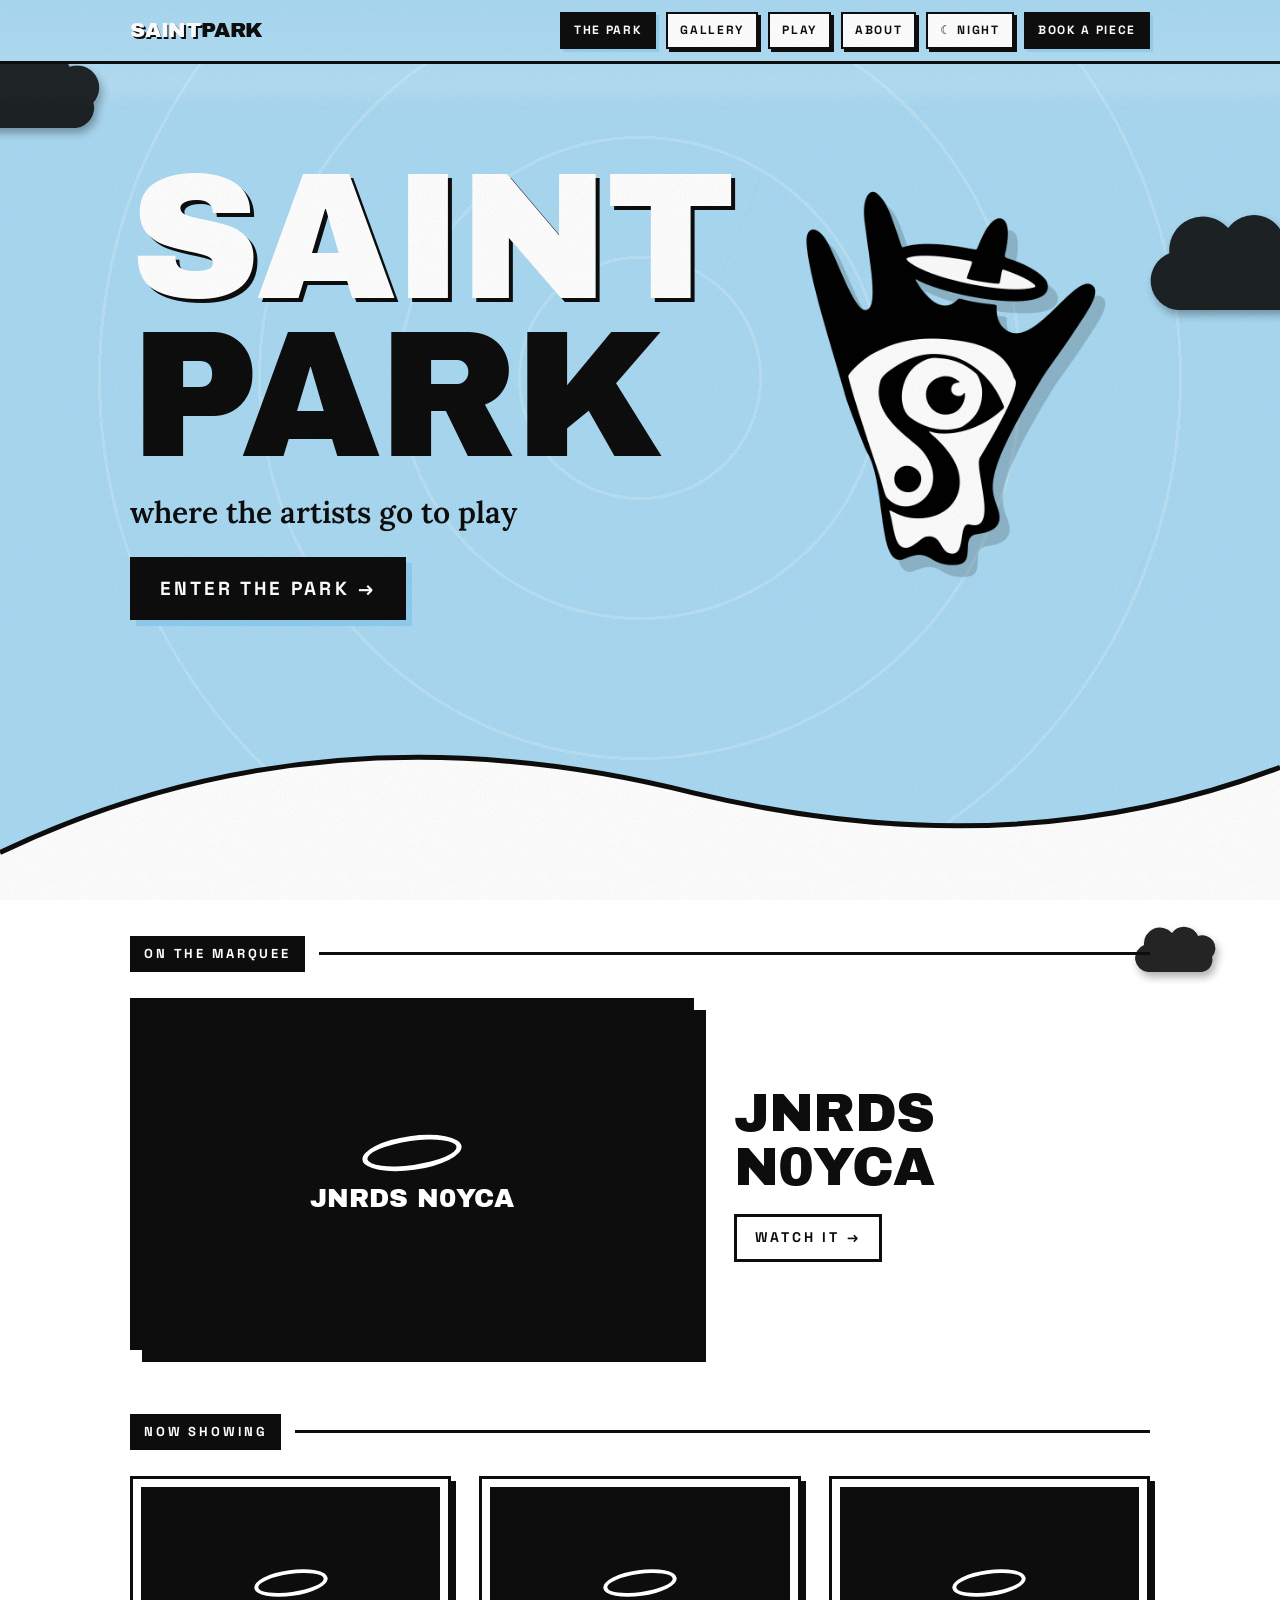
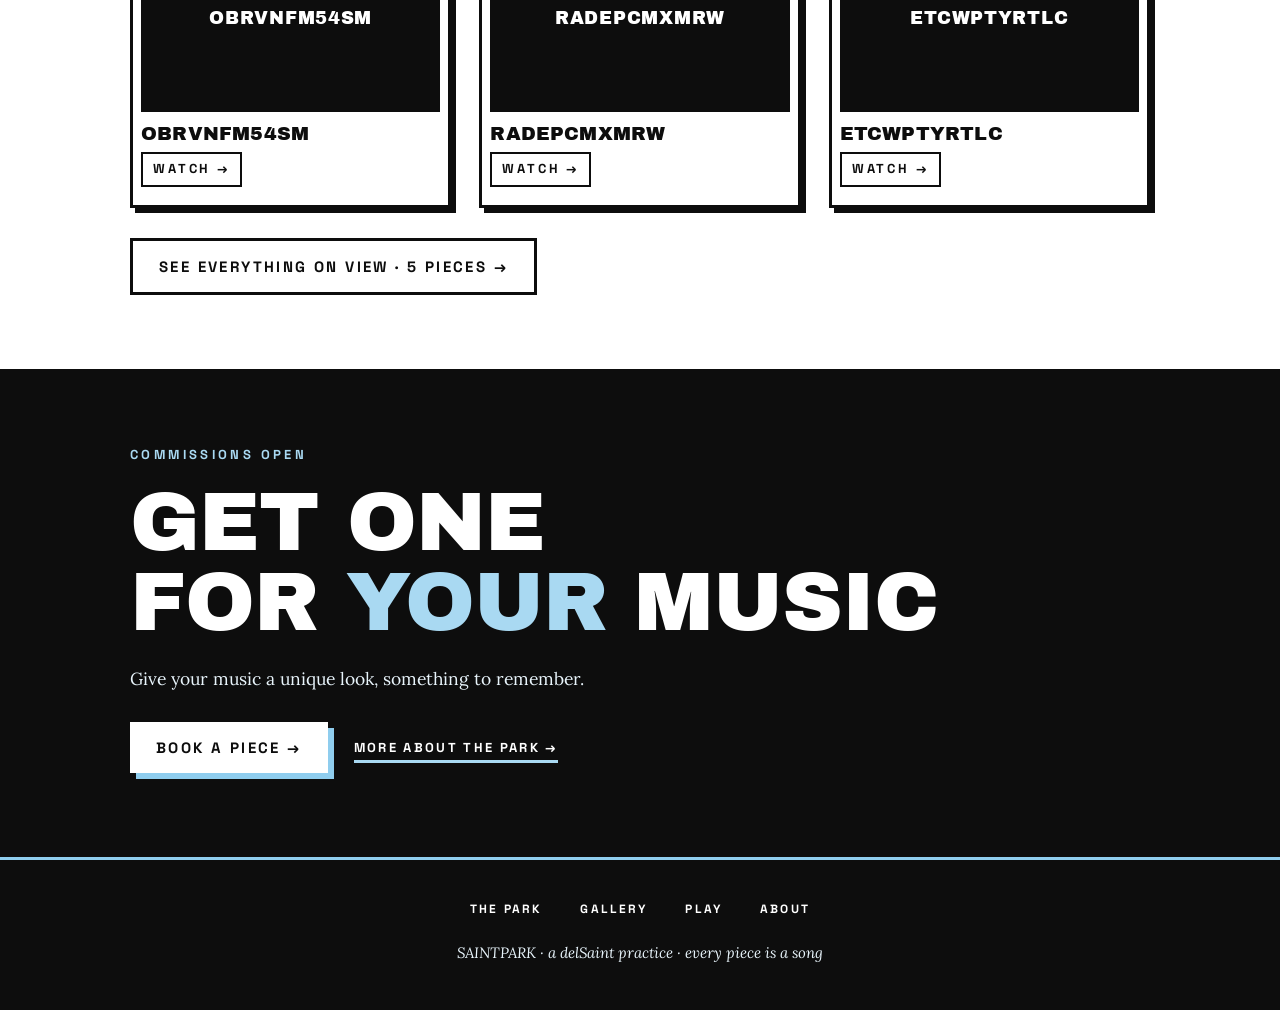
==== commit 9d2af731: "Rename Kids nav tab to Play" ====
--- a/index.html
+++ b/index.html
@@ -30,7 +30,7 @@
     <nav aria-label="Site">
       <a href="./" aria-current="page">The Park</a>
       <a href="gallery.html">Gallery</a>
-      <a href="kids/">Kids</a>
+      <a href="kids/">Play</a>
       <a href="about.html">About</a>
       <a href="#" id="theme-toggle" title="Toggle day / night">☾ Night</a>
       <a class="book" data-booking href="mailto:delsaintprod@gmail.com?subject=Saint%20Park%20commission">Book a piece</a>
@@ -98,7 +98,7 @@
     <nav class="foot-nav" aria-label="Footer">
       <a href="./">The Park</a>
       <a href="gallery.html">Gallery</a>
-      <a href="kids/">Kids</a>
+      <a href="kids/">Play</a>
       <a href="about.html">About</a>
     </nav>
     <nav class="webring" id="webring" aria-label="Webring navigation" hidden>
